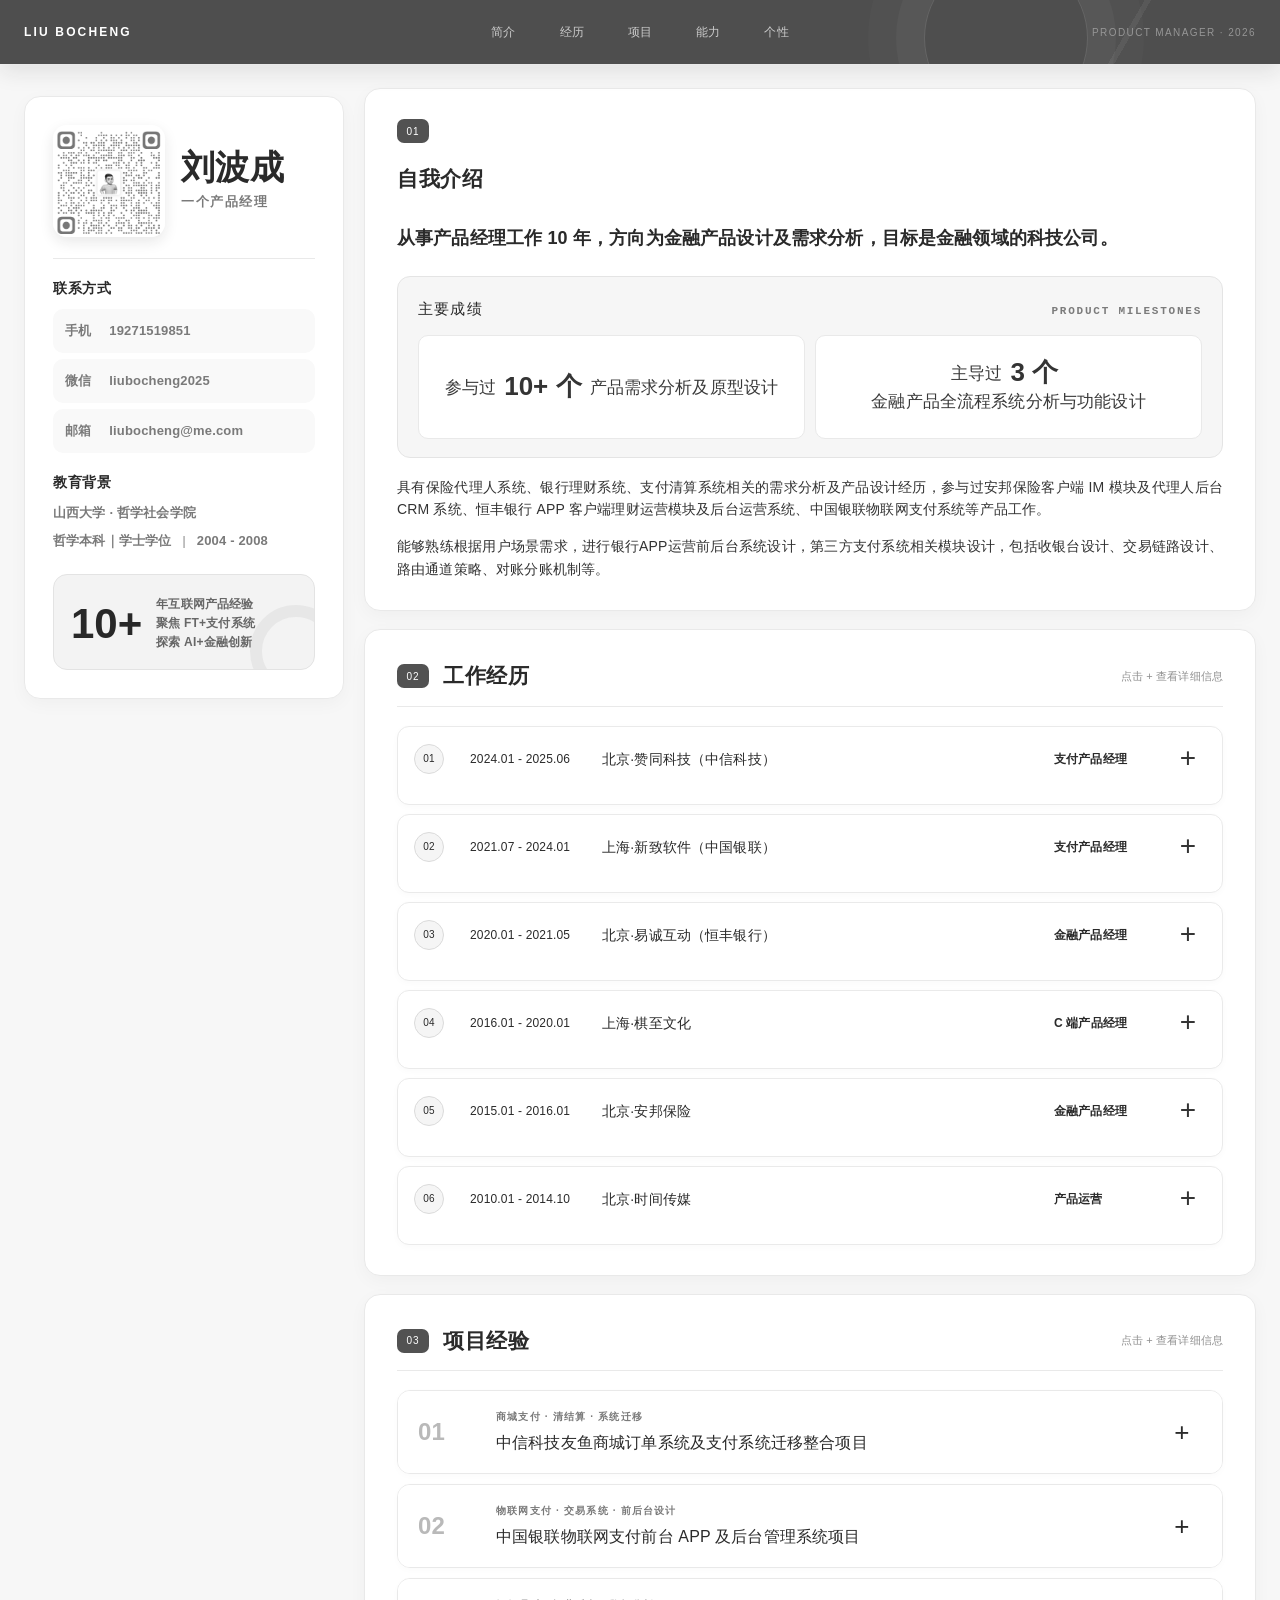
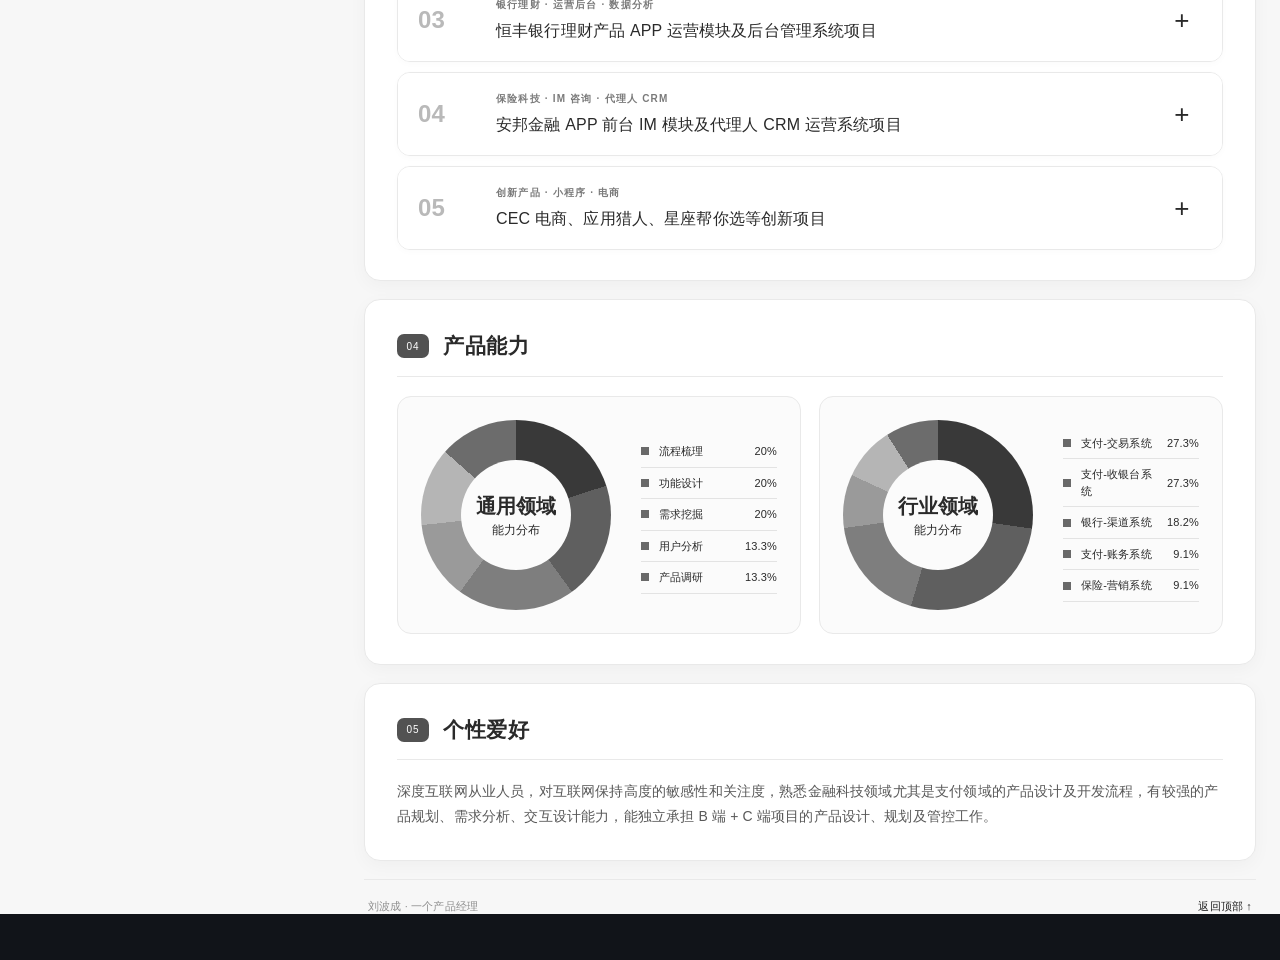
==== index.html @ 943274ab "Load expanded project dark mode fix" ====
<!DOCTYPE html><html lang="zh-CN"><head><meta charSet="utf-8"/><meta name="viewport" content="width=device-width, initial-scale=1"/><link rel="preload" as="image" href="/wechat-qr.png"/><link rel="stylesheet" href="/assets/index-Dv6sWs3b.css" data-rsc-css-href="/assets/index-Dv6sWs3b.css" data-precedence="vite-rsc/importer-resources"/><link rel="modulepreload" href="/assets/layout-segment-context-BXnmZ0x4.js" crossorigin=""/><link rel="modulepreload" href="/assets/rolldown-runtime-S-ySWqyJ.js" crossorigin=""/><link rel="modulepreload" href="/assets/index-B676aGop.js" crossorigin=""/><link rel="modulepreload" href="/assets/framework-DjPHiq1u.js" crossorigin=""/><link rel="modulepreload" href="/assets/page-BNHioulR.js" crossorigin=""/><title>刘波成｜金融科技产品经理</title><meta name="description" content="刘波成的产品经理个人简历，聚焦金融科技、支付与清结算系统。"/><meta property="og:title" content="刘波成｜金融科技产品经理"/><meta property="og:description" content="10 年产品经验，聚焦金融科技、支付与清结算系统。"/><meta property="og:image" content="/og-resume.png"/><meta name="twitter:card" content="summary_large_image"/><meta name="twitter:title" content="刘波成｜金融科技产品经理"/><meta name="twitter:description" content="10 年产品经验，聚焦金融科技、支付与清结算系统。"/><meta name="twitter:image" content="/og-resume.png"/><link rel="shortcut icon" href="/liubocheng-logo.jpg"/><link rel="icon" href="/liubocheng-logo.jpg"/><script>self.__VINEXT_RSC_PARAMS__={}</script><script>self.__VINEXT_RSC_NAV__={"pathname":"/","searchParams":[]}</script><link rel="modulepreload" href="/assets/index-B676aGop.js" />
<style id="agent-ui-inspired-theme">
:root{--agent-ink:#252a32;--agent-muted:#747b85;--agent-surface:#ffffff;--agent-canvas:#f6f7f9;--agent-subtle:#f1f3f5;--agent-line:#e7e9ed;--agent-accent:#59616b}
body{background:var(--agent-canvas)!important;color:var(--agent-ink)!important}
.scroll-progress{height:2px!important;background:#656c75!important}
.topbar{height:64px!important;background:#4a4e54!important;box-shadow:0 1px 0 rgba(255,255,255,.12),0 8px 22px rgba(24,28,34,.10)!important}
.topbar nav a{font-size:12px!important;border-bottom-width:1px!important}.topbar nav a:hover{background:rgba(255,255,255,.08)!important;border-color:#fff!important}
.resume-shell{width:min(1380px,calc(100% - 48px))!important;margin:24px auto 46px!important;gap:20px;background:transparent!important;box-shadow:none!important;align-items:start}
.sidebar{min-height:0!important;padding:28px!important;background:var(--agent-surface)!important;border:1px solid var(--agent-line)!important;border-radius:16px!important;box-shadow:0 5px 18px rgba(32,38,46,.035)!important}
.identity{gap:16px!important;padding-bottom:21px!important;border-bottom:1px solid var(--agent-line)!important}.identity img{border-radius:14px!important;box-shadow:0 5px 14px rgba(24,30,38,.10)}.identity h1{font-size:34px!important;letter-spacing:.01em!important}.identity p{font-size:13px!important;color:var(--agent-muted)!important}
.sidebar section{padding-top:20px!important}.sidebar h2{margin-bottom:10px!important;font-size:14px!important;letter-spacing:.04em!important}.sidebar button,.sidebar a{margin-top:6px!important;padding:10px 11px!important;border:1px solid transparent!important;border-radius:10px!important;background:#f8f9fa!important;transition:background .22s,border-color .22s,transform .22s!important}.sidebar button:hover,.sidebar a:hover{color:var(--agent-ink)!important;background:#fff!important;border-color:#d9dde2!important;transform:translateY(-1px)}.sidebar small{color:#818892!important}.school{font-size:17px!important}
.sidebar-note{margin-top:22px!important;padding:17px!important;border:1px solid #e0e3e7!important;border-left:1px solid #e0e3e7!important;border-radius:14px!important;background:#f1f3f5!important;box-shadow:none!important}.sidebar-note:after{right:-28px!important;bottom:-28px!important;border-width:12px!important;border-color:rgba(82,90,100,.08)!important}.sidebar-note span{font-size:42px!important}.sidebar-note p{color:#616871!important}
.content{display:flex!important;flex-direction:column!important;gap:18px!important;padding:0!important}.content>section{margin:0!important;padding:30px 32px!important;background:var(--agent-surface)!important;border:1px solid var(--agent-line)!important;border-radius:16px!important;box-shadow:0 5px 18px rgba(32,38,46,.035)!important}.content>section.intro-panel{grid-template-columns:165px minmax(0,1fr)!important;gap:28px!important}.section-label{margin-bottom:19px!important;padding-bottom:14px!important;border-bottom:1px solid var(--agent-line)!important}.intro-panel .section-label{border-bottom:0!important}.section-label span{width:32px!important;height:24px!important;border-radius:7px!important;background:#4d535b!important;font-size:10px!important}.section-label h2{font-size:21px!important;letter-spacing:.03em!important}.section-label>p{font-size:11px!important;color:#8a9098!important}
.lead{font-size:18px!important;font-weight:600!important}.intro-copy{font-size:14px!important;line-height:1.85!important}.achievement{margin:18px 0!important;padding:18px 20px!important;border:1px solid #e1e4e7!important;border-left:1px solid #e1e4e7!important;border-radius:13px!important;background:#f5f6f8!important}.achievement-heading{margin-bottom:12px!important}.achievement h3{font-size:15px!important}.achievement-metrics{gap:10px!important}.achievement-metrics p{padding:12px 14px!important;border:1px solid #e7e9ec!important;border-top:1px solid #e7e9ec!important;border-radius:10px!important;background:#fff!important}.achievement-metrics b{font-size:26px!important;color:#30353c!important}
.timeline:before{display:none!important}.job{margin-top:9px!important;padding:16px!important;grid-template-columns:42px 118px 190px 102px minmax(0,1fr)!important;border:1px solid #e8eaed!important;border-radius:12px!important;background:#fff!important;box-shadow:0 2px 7px rgba(32,38,46,.025)!important}.job:hover{background:#fafbfc!important;border-color:#d9dde2!important;transform:translateY(-2px)!important}.job-mark i{width:30px!important;height:30px!important;border-color:#d6dbe0!important;background:#f4f5f6!important}.job:hover .job-mark i{background:#4f565f!important;border-color:#4f565f!important}.job time,.job strong{font-size:12px!important}.job h3{font-size:14px!important}.job ul{font-size:12px!important;color:#535a63!important}
.project-stack{display:grid!important;gap:10px!important}.project-card,.project-card:last-child{border:1px solid #e7e9ed!important;border-radius:13px!important;overflow:hidden!important;box-shadow:0 2px 7px rgba(32,38,46,.02)!important}.project-card:hover{border-color:#d6dbe1!important}.project-trigger{padding:18px 20px!important;background:#fff!important}.project-trigger>span{font-size:24px!important;color:#b4bac2!important}.project-trigger p{color:#747b85!important}.project-trigger h3{font-size:16px!important}.project-card.active{margin:0!important;border-color:#d4d9df!important;box-shadow:0 8px 22px rgba(32,38,46,.07)!important}.project-card.active .project-trigger{color:var(--agent-ink)!important;background:#f7f8f9!important}.project-card.active .project-trigger>span,.project-card.active .project-trigger p{color:#4e5660!important}.project-card.active .project-body{padding:20px 24px!important;border-top:1px solid #e7e9ed!important;background:#fff!important}.project-body h4{color:#5d646d!important}.project-body p{font-size:13px!important;color:#59606a!important}.project-body li{border-color:#e7e9ed!important}.project-body a:hover{color:#30353c!important;text-decoration:underline;text-underline-offset:3px}
.chart-grid{gap:18px!important}.chart-grid article{padding:23px!important;border:1px solid #e7e9ed!important;border-radius:14px!important;background:#fafbfc!important}.chart-grid article:hover{border-color:#d5dbe0!important}.donut:before{background:#fafbfc!important}.general,.industry{background-image:conic-gradient(#343a42 0 20%,#58606a 20% 40%,#777f88 40% 60%,#959ba2 60% 73.3%,#b1b6bb 73.3% 86.6%,#656d76 86.6% 100%)!important}.industry{background-image:conic-gradient(#343a42 0 27.3%,#58606a 27.3% 54.6%,#777f88 54.6% 72.8%,#959ba2 72.8% 81.9%,#b1b6bb 81.9% 91%,#656d76 91% 100%)!important}.chart-grid li{border-color:#e0e3e6!important}.chart-grid li i{background:#626a73!important}.hobby>p{color:#535a63!important}.content footer{margin-top:0!important;padding:18px 4px 0!important;border-color:#e7e9ed!important}
@media(max-width:1100px){.job{grid-template-columns:42px 112px minmax(0,1fr) 92px!important}.job ul{grid-column:2/-1!important}}
@media(max-width:760px){.resume-shell{width:100%!important;margin:0!important;gap:0!important}.sidebar{border-width:0 0 1px!important;border-radius:0!important;box-shadow:none!important}.content{gap:0!important}.content>section{padding:26px 19px!important;border-width:0 0 1px!important;border-radius:0!important;box-shadow:none!important}.content>section.intro-panel{grid-template-columns:1fr!important}.job{grid-template-columns:38px 1fr!important;padding:14px!important}.chart-grid{gap:12px!important}.chart-grid article{padding:18px!important}.topbar{height:60px!important}}
@media(prefers-reduced-motion:reduce){*,*:before,*:after{scroll-behavior:auto!important;transition:none!important}}
</style><link rel="stylesheet" href="/assets/profile-layout-20260727.css?v=20260727-18"/><script src="/assets/experience-accordion-20260727.js?v=6" defer></script></head><body><main id="top"><div class="scroll-progress" style="width:0%"></div><header class="topbar"><a href="#top" class="topbrand">LIU BOCHENG</a><nav><a href="#profile">简介</a><a href="#experience">经历</a><a href="#projects">项目</a><a href="#skills">能力</a><a href="#hobby">个性</a></nav><span>PRODUCT MANAGER · 2026</span></header><div class="resume-shell"><aside class="sidebar"><div class="identity"><img src="/wechat-qr.png" alt="刘波成的微信二维码"/><div><h1>刘波成</h1><p>一个产品经理</p></div></div><section><h2>联系方式</h2><button>手机 <b>19271519851</b><small></small></button><button>微信 <b>liubocheng2025</b><small></small></button><button>邮箱 <b>liubocheng@me.com</b><small></small></button></section><section><h2>教育背景</h2><p class="school">山西大学 · 哲学社会学院</p><p>哲学本科｜学士学位 <span>|</span> 2004 - 2008</p><p class="school" style="display:none">复旦大学 · 未来信息创新学院</p><p style="display:none">人工智能｜工程管理硕士 <span>|</span> 2027 - 2029</p></section><section class="sidebar-note"><span>10+</span><p>年互联网产品经验<br/>聚焦 FT+支付系统<br/>探索 AI+金融创新</p></section></aside><div class="content"><section class="intro-panel" id="profile"><div class="section-label"><span>01</span><h2>自我介绍</h2></div><div class="intro-copy"><p class="lead">从事产品经理工作 10 年，方向为金融产品设计及需求分析，目标是金融领域的科技公司。</p><div class="achievement"><div class="achievement-heading"><h3>主要成绩</h3><span>PRODUCT MILESTONES</span></div><div class="achievement-metrics"><p style="text-align:center"><span>参与过</span><br/><b>10+ 个</b><br/><span>产品需求分析及原型设计</span></p><p style="text-align:center"><span>主导过</span><br/><b>3 个</b><br/><span>金融产品全流程系统分析与功能设计</span></p></div></div><p>具有保险代理人系统、银行理财系统、支付清算系统相关的需求分析及产品设计经历，参与过安邦保险客户端 IM 模块及代理人后台 CRM 系统、恒丰银行 APP 客户端理财运营模块及后台运营系统、中国银联物联网支付系统等产品工作。</p><p>能够熟练根据用户场景需求，进行银行APP运营前后台系统设计，第三方支付系统相关模块设计，包括收银台设计、交易链路设计、路由通道策略、对账分账机制等。</p></div></section><section class="experience-section" id="experience"><div class="section-label"><span>02</span><h2>工作经历</h2></div><div class="timeline"><article class="job"><div class="job-mark"><i>01</i></div><time>2024.01 - 2025.06</time><h3>北京·赞同科技（中信科技）</h3><strong>支付产品经理</strong><ul><li>1<!-- -->.<!-- -->负责中信科技友鱼商城订单系统及支付系统迁移优化工作；</li><li>2<!-- -->.<!-- -->负责信收付渠道及E管家清结算系统的数据映射、支付接口及分析工作；</li><li>3<!-- -->.<!-- -->设计支付前台、优化后台系统流程搭建，打造友鱼商城支付能力；</li><li>4<!-- -->.<!-- -->整合支付系统及积分对账系统，确保积分数据与支付资金的匹配对接。</li></ul></article><article class="job"><div class="job-mark"><i>02</i></div><time>2021.07 - 2024.01</time><h3>上海·新致软件（中国银联）</h3><strong>支付产品经理</strong><ul><li>1<!-- -->.<!-- -->负责中国银联物联网支付前后台系统设计工作；</li><li>2<!-- -->.<!-- -->负责支付中台及交易系统相关模块设计，包括支付对账分账模块优化、公务出差交易系统需求规划、功能设计、技术对接等工作；</li><li>3<!-- -->.<!-- -->输出统一支付能力产品方案，包括面向政府支付服务的 18+ 能力组件构成的“1+3”能力域 + “4 层服务链”。</li></ul></article><article class="job"><div class="job-mark"><i>03</i></div><time>2020.01 - 2021.05</time><h3>北京·易诚互动（恒丰银行）</h3><strong>金融产品经理</strong><ul><li>1<!-- -->.<!-- -->负责【恒丰银行】APP 前后台规划及设计工作；</li><li>2<!-- -->.<!-- -->负责需求规划、功能框架设计、技术对接工作等。</li></ul></article><article class="job"><div class="job-mark"><i>04</i></div><time>2016.01 - 2020.01</time><h3>上海·棋至文化</h3><strong>产品经理</strong><ul><li>1<!-- -->.<!-- -->主导【星座帮你选】小程序需求分析及项目规划工作；</li><li>2<!-- -->.<!-- -->输出 5 个产品需求及原型设计方案。</li></ul></article><article class="job"><div class="job-mark"><i>05</i></div><time>2015.01 - 2016.01</time><h3>北京·安邦保险</h3><strong>金融产品经理</strong><ul><li>1<!-- -->.<!-- -->参与设计安邦金融APP，负责需求分析，功能、流程及原型设计；</li><li>2<!-- -->.<!-- -->负责收集分析相关部门业务需求，沟通相关模块实现逻辑；</li><li>3<!-- -->.<!-- -->与运营部门同事合作，策划产品推广及落地执行方案。</li></ul></article><article class="job"><div class="job-mark"><i>06</i></div><time>2010.01 - 2014.10</time><h3>北京·时间传媒</h3><strong>产品运营</strong><ul><li>1<!-- -->.<!-- -->参与中国地产客户端（iOS+Android）设计，协同开发上线及迭代。</li><li>2<!-- -->.<!-- -->负责@中国地产 官方微博运营，及中国地产APP在微博的推广工作；实现 @中国地产 官方微博从数百提升至10万+、中国地产APP 下载量达到1万+ 的运营目标。</li></ul></article></div></section><section class="project-section" id="projects"><div class="section-label"><span>03</span><h2>项目经验</h2><p>点击项目查看详细说明与原型链接</p></div><div class="project-stack"><article class="project-card "><button class="project-trigger" aria-expanded="false"><span>01</span><div><p>商城支付 · 清结算 · 系统迁移</p><h3>中信科技友鱼商城订单系统及支付系统迁移整合项目</h3></div><i>+</i></button><div class="project-body"><div><h4>项目概述</h4><p>基于银行电商平台 E 管家管理科技商城的交易资金账户和登记簿，实现“管理资金、不碰资金”，规避“二清”合规风险；梳理信收付支付渠道、E 管家清结算系统之间的数据映射及支付接口，支持商城迁移后的收付退、分账、对账、结算等业务运行，并整合支付及积分对账系统。</p></div><div><h4>项目输出</h4><ul><li><a href="https://pvoqdlmyt25.feishu.cn/wiki/B0z0wai5YiTiOwk9m8wc3s5PnRf" target="_blank" rel="noreferrer">软件规格需求分析说明书<!-- --> <span>↗</span></a><small>密码：24@8991f</small></li><li><a href="https://pvoqdlmyt25.feishu.cn/docx/N8AbdDe14oKgM7xjwQych4Uenqd" target="_blank" rel="noreferrer">统一对账中心流程方案<!-- --> <span>↗</span></a><small>密码：492t3#89</small></li></ul></div></div></article><article class="project-card "><button class="project-trigger" aria-expanded="false"><span>02</span><div><p>物联网支付 · 交易系统 · 前后台设计</p><h3>中国银联物联网支付前台 APP 及后台管理系统项目</h3></div><i>+</i></button><div class="project-body"><div><h4>项目概述</h4><p>负责中国银联物联网支付平台及相关 APP 应用前后台功能，包括掌静脉刷手付、物联网标签安全支付、加油闪付及管理后台；覆盖收银台设计、交易链路、路由通道策略、对账分账机制，完成调研、流程、接口、技术对接、跟进、测试上线与迭代优化。</p></div><div><h4>项目输出</h4><ul><li><a href="https://orgnext.modao.cc/app/8672d993f9a3b7564aaf6c75e4497cf753ae1552" target="_blank" rel="noreferrer">物联网支付小程序原型<!-- --> <span>↗</span></a></li><li><a href="https://orgnext.modao.cc/app/X1YG2Xmrr561oorhbkKa5" target="_blank" rel="noreferrer">掌静脉刷手付小程序原型<!-- --> <span>↗</span></a></li><li><a href="https://orgnext.modao.cc/app/uhv4lSgrelbrkOccTvcQv" target="_blank" rel="noreferrer">5G 消息付小程序原型<!-- --> <span>↗</span></a><small>密码：yinlian</small></li><li><a href="https://u.pmdaniu.com/wmp58" target="_blank" rel="noreferrer">物联网支付管理平台原型<!-- --> <span>↗</span></a></li><li><a href="https://kdocs.cn/l/ca0PACWRaw88" target="_blank" rel="noreferrer">统一支付产品方案<!-- --> <span>↗</span></a></li></ul></div></div></article><article class="project-card "><button class="project-trigger" aria-expanded="false"><span>03</span><div><p>银行理财 · 运营后台 · 数据分析</p><h3>恒丰银行理财产品 APP 运营模块及后台管理系统项目</h3></div><i>+</i></button><div class="project-body"><div><h4>项目概述</h4><p>面向银行储蓄及理财产品用户，提供理财产品申请及销售、营销活动推广、理财资讯、用户教育与业务咨询。基于运营后台对用户及产品进行数据分析，融合业务和销售数据，与知识库进行业务行为及合规字段匹配。</p></div><div><h4>项目输出</h4><ul><li><a href="https://modao.cc/app/79634427d744c2dacc1e50092851e88dce836e9d?simulator_type=device&amp;sticky=#screen=skhpwbv7t348m6o" target="_blank" rel="noreferrer">恒丰银行 APP 理财客户端 2.0<!-- --> <span>↗</span></a></li><li><a href="https://u.pmdaniu.com/O7EOG" target="_blank" rel="noreferrer">理财 APP 后台管理系统<!-- --> <span>↗</span></a></li></ul></div></div></article><article class="project-card "><button class="project-trigger" aria-expanded="false"><span>04</span><div><p>保险科技 · IM 咨询 · 代理人 CRM</p><h3>安邦金融 APP 前台 IM 模块及代理人 CRM 运营系统项目</h3></div><i>+</i></button><div class="project-body"><div><h4>项目概述</h4><p>服务保险代理人、经纪人与客户进行业务咨询和产品销售，并支持日常合规管理。功能包括客户匹配、产品推荐、IM 人工及自动咨询、历史记录、购买记录、支付路由、报表及前后端数据对接、违规工单等模块。</p></div><div><h4>项目输出</h4><ul><li><a href="https://s.r.sn.cn/YawmaY" target="_blank" rel="noreferrer">i 邦理财 APP 客户端<!-- --> <span>↗</span></a></li></ul></div></div></article><article class="project-card "><button class="project-trigger" aria-expanded="false"><span>05</span><div><p>创新产品 · 小程序 · 电商</p><h3>CEC 电商、应用猎人、星座帮你选等创新项目</h3></div><i>+</i></button><div class="project-body"><div><h4>项目概述</h4><p>服务合作项目方完成互联网产品方案设计与上线落地；主导【星座帮你选】小程序需求分析及项目规划，完成应用返现、星座配对、众筹、社群电商、小说推广后台等 5 个项目原型方案。</p></div><div><h4>项目输出</h4><ul><li><a href="https://free.modao.cc/app/FogoNEwxclNFCImOuuqP3b8BLJb2E1G?simulator_type=device&amp;sticky" target="_blank" rel="noreferrer">应用猎人<!-- --> <span>↗</span></a></li><li><a href="https://free.modao.cc/app/2IVyyy3eeSIKjspsrd5eDVLVEKOmCCj?simulator_type=device&amp;sticky" target="_blank" rel="noreferrer">星座帮你选<!-- --> <span>↗</span></a></li><li><a href="https://free.modao.cc/app/06883e80eea0537f306c77ca92baaa7fb13bbcd7?simulator_type=device&amp;sticky" target="_blank" rel="noreferrer">众筹项目前台<!-- --> <span>↗</span></a></li><li><a href="https://free.modao.cc/app/XXy8D5JPMcAsJaD9pvhqIfmrEazRSb6?simulator_type=device&amp;sticky" target="_blank" rel="noreferrer">众筹项目后台<!-- --> <span>↗</span></a></li><li><a href="https://free.modao.cc/app/6d7e82b7c35ca62387df8e19887b7ba17d8c0a08?simulator_type=device&amp;sticky" target="_blank" rel="noreferrer">CEC 电商<!-- --> <span>↗</span></a></li></ul></div></div></article></div></section><section class="skills-section" id="skills"><div class="section-label"><span>04</span><h2>产品能力</h2></div><div class="chart-grid"><article><div class="donut general"><div><b>通用领域</b><span>能力分布</span></div></div><ul><li><i class="c1"></i>流程梳理 <b>20%</b></li><li><i class="c2"></i>功能设计 <b>20%</b></li><li><i class="c3"></i>需求挖掘 <b>20%</b></li><li><i class="c4"></i>用户分析 <b>13.3%</b></li><li><i class="c5"></i>产品调研 <b>13.3%</b></li></ul></article><article><div class="donut industry"><div><b>行业领域</b><span>能力分布</span></div></div><ul><li><i class="d1"></i>支付-交易系统 <b>27.3%</b></li><li><i class="d2"></i>支付-收银台系统 <b>27.3%</b></li><li><i class="d3"></i>银行-渠道系统 <b>18.2%</b></li><li><i class="d4"></i>支付-账务系统 <b>9.1%</b></li><li><i class="d5"></i>保险-营销系统 <b>9.1%</b></li></ul></article></div></section><section class="hobby" id="hobby"><div class="section-label"><span>05</span><h2>个性爱好</h2></div><p>深度互联网从业人员，对互联网保持高度的敏感性和关注度，熟悉金融科技领域尤其是支付领域的产品设计及开发流程，有较强的产品规划、需求分析、交互设计能力，能独立承担 B 端 + C 端项目的产品设计、规划及管控工作。</p></section><footer><span>刘波成 · 一个产品经理</span><a href="#top">返回顶部 ↑</a></footer></div></div></main><script id="_R_">import("/assets/index-B676aGop.js")</script></body></html><script>self.__VINEXT_RSC_CHUNKS__=self.__VINEXT_RSC_CHUNKS__||[];self.__VINEXT_RSC_CHUNKS__.push("2:I[\"8c0f216c4604\",[],\"Children\",1]\n3:I[\"15c18cfaeeff\",[],\"LayoutSegmentProvider\",1]\n4:I[\"8c0f216c4604\",[],\"Slot\",1]\n5:I[\"593f344dc510\",[],\"RedirectBoundary\",1]\n:HL[\"/assets/index-Dv6sWs3b.css\",\"style\"]\n")</script><script>self.__VINEXT_RSC_CHUNKS__=self.__VINEXT_RSC_CHUNKS__||[];self.__VINEXT_RSC_CHUNKS__.push("0:{\"__route\":\"route:/\",\"__interceptionContext\":null,\"__layoutIds\":[\"layout:/\"],\"__rootLayout\":\"/\",\"page:/\":\"$L1\",\"layout:/\":[[[[\"$\",\"link\",\"css:/assets/index-Dv6sWs3b.css\",{\"rel\":\"stylesheet\",\"precedence\":\"vite-rsc/importer-resources\",\"href\":\"/assets/index-Dv6sWs3b.css\",\"data-rsc-css-href\":\"/assets/index-Dv6sWs3b.css\"}],\"$undefined\"],[\"$\",\"html\",null,{\"lang\":\"zh-CN\",\"children\":[\"$\",\"body\",null,{\"children\":[\"$\",\"$L2\",null,{}]}]}]],null],\"route:/\":[[[\"$\",\"meta\",null,{\"charSet\":\"utf-8\"}],[[\"$\",\"title\",\"0\",{\"children\":\"刘波成｜金融科技产品经理\"}],[\"$\",\"meta\",\"1\",{\"name\":\"description\",\"content\":\"刘波成的产品经理个人简历，聚焦金融科技、支付与清结算系统。\"}],[\"$\",\"meta\",\"2\",{\"property\":\"og:title\",\"content\":\"刘波成｜金融科技产品经理\"}],[\"$\",\"meta\",\"3\",{\"property\":\"og:description\",\"content\":\"10 年产品经验，聚焦金融科技、支付与清结算系统。\"}],[\"$\",\"meta\",\"4\",{\"property\":\"og:image\",\"content\":\"/og-resume.png\"}],[\"$\",\"meta\",\"5\",{\"name\":\"twitter:card\",\"content\":\"summary_large_image\"}],[\"$\",\"meta\",\"6\",{\"name\":\"twitter:title\",\"content\":\"刘波成｜金融科技产品经理\"}],[\"$\",\"meta\",\"7\",{\"name\":\"twitter:description\",\"content\":\"10 年产品经验，聚焦金融科技、支付与清结算系统。\"}],[\"$\",\"meta\",\"8\",{\"name\":\"twitter:image\",\"content\":\"/og-resume.png\"}],[\"$\",\"link\",\"9\",{\"rel\":\"shortcut icon\",\"href\":\"/liubocheng-logo.jpg\"}],[\"$\",\"link\",\"10\",{\"rel\":\"icon\",\"href\":\"/liubocheng-logo.jpg\"}]],[[\"$\",\"meta\",\"0\",{\"name\":\"viewport\",\"content\":\"width=device-width, initial-scale=1\"}]]],[\"$\",\"$L3\",null,{\"segmentMap\":{\"children\":[]},\"children\":[\"$\",\"$L4\",null,{\"id\":\"layout:/\",\"parallelSlots\":\"$undefined\",\"children\":[\"$\",\"$L5\",null,{\"children\":[\"$\",\"$L3\",null,{\"segmentMap\":{\"children\":[]},\"children\":[\"$\",\"$L4\",null,{\"id\":\"page:/\"}]}]}]}]}]],\"__layoutFlags\":{\"layout:/\":\"s\"},\"__artifactCompatibility\":{\"schemaVersion\":1,\"graphVersion\":\"app-route-graph:4uhn5s1wvoptc\",\"deploymentVersion\":\"89f5f405-eae7-41c5-ab47-81a8e3b90beb\",\"appElementsSchemaVersion\":1,\"rscPayloadSchemaVersion\":1,\"rootBoundaryId\":\"/\",\"renderEpoch\":null}}\n")</script><script>self.__VINEXT_RSC_CHUNKS__=self.__VINEXT_RSC_CHUNKS__||[];self.__VINEXT_RSC_CHUNKS__.push("6:I[\"6efdf509a785\",[],\"default\",1]\n1:[\"$\",\"$L6\",null,{\"params\":\"$@7\",\"searchParams\":\"$@8\"}]\n")</script><script>self.__VINEXT_RSC_CHUNKS__=self.__VINEXT_RSC_CHUNKS__||[];self.__VINEXT_RSC_CHUNKS__.push("7:{}\n8:{}\n")</script><script>self.__VINEXT_RSC_DONE__=true</script>
---- assets/index-Dv6sWs3b.css ----
/*! tailwindcss v4.2.1 | MIT License | https://tailwindcss.com */
@layer theme{:root,:host{--font-sans:ui-sans-serif, system-ui, sans-serif, "Apple Color Emoji", "Segoe UI Emoji", "Segoe UI Symbol", "Noto Color Emoji";--font-mono:ui-monospace, SFMono-Regular, Menlo, Monaco, Consolas, "Liberation Mono", "Courier New", monospace;--spacing:.25rem;--default-font-family:var(--font-sans);--default-mono-font-family:var(--font-mono)}}@layer base{*,:after,:before,::backdrop{box-sizing:border-box;border:0 solid;margin:0;padding:0}::file-selector-button{box-sizing:border-box;border:0 solid;margin:0;padding:0}html,:host{-webkit-text-size-adjust:100%;tab-size:4;line-height:1.5;font-family:var(--default-font-family,ui-sans-serif, system-ui, sans-serif, "Apple Color Emoji", "Segoe UI Emoji", "Segoe UI Symbol", "Noto Color Emoji");font-feature-settings:var(--default-font-feature-settings,normal);font-variation-settings:var(--default-font-variation-settings,normal);-webkit-tap-highlight-color:transparent}hr{height:0;color:inherit;border-top-width:1px}abbr:where([title]){-webkit-text-decoration:underline dotted;text-decoration:underline dotted}h1,h2,h3,h4,h5,h6{font-size:inherit;font-weight:inherit}a{color:inherit;-webkit-text-decoration:inherit;-webkit-text-decoration:inherit;-webkit-text-decoration:inherit;-webkit-text-decoration:inherit;text-decoration:inherit}b,strong{font-weight:bolder}code,kbd,samp,pre{font-family:var(--default-mono-font-family,ui-monospace, SFMono-Regular, Menlo, Monaco, Consolas, "Liberation Mono", "Courier New", monospace);font-feature-settings:var(--default-mono-font-feature-settings,normal);font-variation-settings:var(--default-mono-font-variation-settings,normal);font-size:1em}small{font-size:80%}sub,sup{vertical-align:baseline;font-size:75%;line-height:0;position:relative}sub{bottom:-.25em}sup{top:-.5em}table{text-indent:0;border-color:inherit;border-collapse:collapse}:-moz-focusring{outline:auto}progress{vertical-align:baseline}summary{display:list-item}ol,ul,menu{list-style:none}img,svg,video,canvas,audio,iframe,embed,object{vertical-align:middle;display:block}img,video{max-width:100%;height:auto}button,input,select,optgroup,textarea{font:inherit;font-feature-settings:inherit;font-variation-settings:inherit;letter-spacing:inherit;color:inherit;opacity:1;background-color:#0000;border-radius:0}::file-selector-button{font:inherit;font-feature-settings:inherit;font-variation-settings:inherit;letter-spacing:inherit;color:inherit;opacity:1;background-color:#0000;border-radius:0}:where(select:is([multiple],[size])) optgroup{font-weight:bolder}:where(select:is([multiple],[size])) optgroup option{padding-inline-start:20px}::file-selector-button{margin-inline-end:4px}::placeholder{opacity:1}@supports (not ((-webkit-appearance:-apple-pay-button))) or (contain-intrinsic-size:1px){::placeholder{color:currentColor}@supports (color:color-mix(in lab, red, red)){::placeholder{color:color-mix(in oklab, currentcolor 50%, transparent)}}}textarea{resize:vertical}::-webkit-search-decoration{-webkit-appearance:none}::-webkit-date-and-time-value{min-height:1lh;text-align:inherit}::-webkit-datetime-edit{display:inline-flex}::-webkit-datetime-edit-fields-wrapper{padding:0}::-webkit-datetime-edit{padding-block:0}::-webkit-datetime-edit-year-field{padding-block:0}::-webkit-datetime-edit-month-field{padding-block:0}::-webkit-datetime-edit-day-field{padding-block:0}::-webkit-datetime-edit-hour-field{padding-block:0}::-webkit-datetime-edit-minute-field{padding-block:0}::-webkit-datetime-edit-second-field{padding-block:0}::-webkit-datetime-edit-millisecond-field{padding-block:0}::-webkit-datetime-edit-meridiem-field{padding-block:0}::-webkit-calendar-picker-indicator{line-height:1}:-moz-ui-invalid{box-shadow:none}button,input:where([type=button],[type=reset],[type=submit]){appearance:button}::file-selector-button{appearance:button}::-webkit-inner-spin-button{height:auto}::-webkit-outer-spin-button{height:auto}[hidden]:where(:not([hidden=until-found])){display:none!important}}@layer components;@layer utilities{.relative{position:relative}.start{inset-inline-start:var(--spacing)}.inline{display:inline}.table{display:table}}:root{--ink:#202124;--muted:#62666b;--paper:#fff;--soft:#f1f2f3;--line:#dfe1e4;--blue:#32669f;--cyan:#50ced8;--teal:#18a8ad}*{box-sizing:border-box}html{scroll-behavior:smooth;scroll-padding-top:88px}body{color:var(--ink);letter-spacing:.01em;background:#e9eaec;margin:0;font-family:Arial,PingFang SC,Microsoft YaHei,sans-serif}.scroll-progress{z-index:20;background:linear-gradient(90deg,var(--blue),var(--cyan));height:3px;transition:width .1s linear;position:fixed;top:0;left:0}.topbar{z-index:15;color:#fff;-webkit-backdrop-filter:blur(14px);backdrop-filter:blur(14px);background:#202124f5;grid-template-columns:1fr auto 1fr;align-items:center;height:68px;padding:0 max(24px,50vw - 710px);display:grid;position:sticky;top:0;box-shadow:0 8px 26px #00000014}.topbrand{color:#fff;letter-spacing:.18em;font-size:12px;font-weight:800;text-decoration:none}.topbar nav{height:100%;display:flex}.topbar nav a{color:#c9cbce;border-bottom:2px solid #0000;place-items:center;padding:0 22px;font-size:13px;text-decoration:none;transition:all .25s;display:grid}.topbar nav a:hover{color:#fff;border-color:var(--cyan);background:#ffffff0d}.topbar>span{text-align:right;color:#92969b;letter-spacing:.14em;font-size:10px}.resume-shell{background:var(--paper);grid-template-columns:320px minmax(0,1fr);width:min(1420px,100% - 48px);margin:28px auto 48px;display:grid;box-shadow:0 18px 60px #14191e1f}.sidebar{border-right:1px solid var(--line);background:#f6f6f6;align-self:start;min-height:calc(100vh - 124px);padding:34px 30px;position:sticky;top:96px}.identity{border-bottom:10px solid #e9eaeb;grid-template-columns:112px 1fr;align-items:center;gap:20px;padding-bottom:27px;display:grid}.identity img{object-fit:contain;filter:none;width:112px;height:112px;transition:all .3s}.identity:hover img{filter:grayscale(0);transform:translateY(-2px)}.identity h1{letter-spacing:.02em;margin:0 0 8px;font-size:38px;font-weight:900;line-height:1}.identity p{color:#444;letter-spacing:.12em;margin:0;font-size:16px;font-weight:700}.sidebar section{padding-top:23px}.sidebar h2,.section-label h2{letter-spacing:.06em;margin:0 0 14px;font-size:22px;font-weight:900}.sidebar button,.sidebar a{width:100%;color:var(--ink);font:inherit;text-align:left;cursor:pointer;background:0 0;border:0;grid-template-columns:44px 1fr auto;align-items:center;gap:8px;padding:8px 0;text-decoration:none;display:grid;position:relative}.sidebar button:hover,.sidebar a:hover{color:var(--blue)}.sidebar b{text-underline-offset:3px;font-weight:500;text-decoration:underline}.sidebar small{color:var(--blue);white-space:nowrap;font-size:10px}.school{color:var(--ink)!important;font-size:20px!important}.sidebar section>p{color:var(--muted);margin:5px 0;font-size:15px}.sidebar section>p span{color:#b4b6b8;margin:0 7px}.sidebar-note{color:#fff;background:#202124;align-items:center;gap:14px;margin-top:28px;display:flex;padding:20px!important}.sidebar-note span{font-size:47px;font-weight:900;line-height:.85}.sidebar-note p{line-height:1.6;color:#cfd1d2!important;margin:0!important;font-size:12px!important}.content{min-width:0;padding:42px 42px 20px}.content section{scroll-margin-top:88px}.section-label{border-bottom:10px solid var(--soft);align-items:center;gap:14px;margin-bottom:26px;padding:0 0 12px;display:flex}.section-label span{background:var(--ink);color:#fff;letter-spacing:.1em;place-items:center;width:34px;height:24px;font-size:10px;display:grid}.section-label h2{margin:0}.section-label>p{color:#888;margin-left:auto;font-size:11px}.intro-panel{grid-template-columns:180px 1fr;gap:30px;display:grid}.intro-panel .section-label{border:0;display:block}.intro-panel .section-label span{margin-bottom:16px}.intro-copy{font-size:15px;line-height:1.75}.intro-copy p{margin:0 0 14px}.lead{font-size:19px;font-weight:600;line-height:1.65!important}.achievement{background:var(--soft);border-left:4px solid var(--ink);margin:20px 0;padding:17px 22px}.achievement h3{margin:0 0 8px;font-size:17px}.achievement ul{gap:50px;margin:0;padding-left:20px;display:flex}.achievement b{font-size:20px}.experience-section,.project-section,.skills-section,.hobby{margin-top:52px}.timeline{position:relative}.timeline:before{content:"";background:#c8cbce;width:1px;position:absolute;top:16px;bottom:16px;left:17px}.job{border-bottom:1px solid var(--line);grid-template-columns:46px 128px 210px 112px 1fr;align-items:start;gap:14px;padding:20px 0;transition:all .25s;display:grid;position:relative}.job:hover{background:#f7f8f8;transform:translate(4px)}.job-mark{z-index:1;padding-top:1px;position:relative}.job-mark i{background:#fff;border:1px solid #aeb2b5;border-radius:50%;place-items:center;width:35px;height:35px;font-size:10px;font-style:normal;transition:all .25s;display:grid}.job:hover .job-mark i{background:var(--blue);border-color:var(--blue);color:#fff}.job time,.job strong{padding-top:7px;font-size:13px}.job h3{margin:6px 0 0;font-size:15px}.job strong{font-weight:600}.job ul{color:#34373a;margin:0;padding-left:18px;font-size:13px;line-height:1.65}.project-card{border:1px solid var(--line);border-bottom:0;transition:all .3s}.project-card:last-child{border-bottom:1px solid var(--line)}.project-card:hover{border-color:#aab0b5}.project-trigger{text-align:left;cursor:pointer;background:#fff;border:0;grid-template-columns:60px 1fr 40px;align-items:center;gap:18px;width:100%;padding:22px;display:grid}.project-trigger>span{color:#c8cbce;font-size:28px;font-weight:900}.project-trigger p{color:var(--blue);letter-spacing:.12em;margin:0 0 7px;font-size:10px;font-weight:700}.project-trigger h3{margin:0;font-size:18px}.project-trigger>i{text-align:center;font-size:26px;font-style:normal;font-weight:300}.project-card.active{border:1px solid var(--ink);margin:10px 0;box-shadow:0 12px 30px #20212414}.project-card.active .project-trigger{background:var(--ink);color:#fff}.project-card.active .project-trigger>span,.project-card.active .project-trigger p{color:var(--cyan)}.project-body{grid-template-rows:0fr;transition:grid-template-rows .42s;display:grid}.project-body>div{overflow:hidden}.project-card.active .project-body{grid-template-rows:1fr;padding:24px 28px}.project-body>div>div{overflow:hidden}.project-body h4{letter-spacing:.13em;margin:2px 0 10px;font-size:12px}.project-body p{color:#50545a;margin:0 0 18px;font-size:14px;line-height:1.8}.project-body ul{grid-template-columns:repeat(2,minmax(0,1fr));gap:8px 30px;margin:0;padding:0;list-style:none;display:grid}.project-body li{border-top:1px solid var(--line);justify-content:space-between;gap:8px;padding:9px 0;font-size:12px;display:flex}.project-body a{color:var(--ink);text-decoration:none}.project-body a:hover{color:var(--blue)}.project-body small{color:#9b4b4b}.chart-grid{grid-template-columns:repeat(2,1fr);gap:26px;display:grid}.chart-grid article{background:#f5f6f6;grid-template-columns:220px 1fr;align-items:center;padding:28px;display:grid}.donut{border-radius:50%;width:190px;height:190px;padding:40px;transition:transform .4s,filter .4s}.donut:before{content:"";background:#f5f6f6;border-radius:50%;width:100%;height:100%;display:block}.general{background:conic-gradient(#2e3a75 0 20%,#315f9d 20% 40%,#3597bd 40% 60%,#1aa8ad 60% 73.3%,#55d0da 73.3% 86.6%,#258bb7 86.6%)}.industry{background:conic-gradient(#315f9d 0 27.3%,#3597bd 27.3% 54.6%,#3ab2cf 54.6% 72.8%,#55d0da 72.8% 81.9%,#1aa8ad 81.9% 91%,#2679a9 91%)}.donut{position:relative}.donut>div{text-align:center;place-content:center;display:grid;position:absolute;inset:0}.donut b{font-size:20px}.donut span{font-size:12px}.chart-grid ul{margin:0;padding:0;list-style:none}.chart-grid li{border-bottom:1px solid #ddd;grid-template-columns:10px 1fr auto;align-items:center;gap:8px;padding:7px 0;font-size:11px;display:grid}.chart-grid li i{width:8px;height:8px}.chart-grid li b{font-weight:500}.c1,.d1{background:#315f9d}.c2,.d2{background:#3597bd}.c3,.d3{background:#3ab2cf}.c4,.d4{background:#1aa8ad}.c5,.d5{background:#55d0da}.hobby{padding-bottom:30px}.hobby>p{margin:0;font-size:14px;line-height:1.8}footer{border-top:1px solid var(--line);color:#8b8e91;justify-content:space-between;margin-top:20px;padding:20px 0 0;font-size:11px;display:flex}footer a{color:var(--ink);text-decoration:none}@media (width<=1100px){.resume-shell{grid-template-columns:270px}.sidebar{padding:28px 22px}.identity{grid-template-columns:84px 1fr}.identity img{width:84px;height:84px}.identity h1{font-size:30px}.job{grid-template-columns:46px 118px 1fr 100px}.job ul{grid-column:2/-1}.chart-grid article{grid-template-columns:1fr;gap:20px}.donut{margin:auto}}@media (width<=760px){.topbar{grid-template-columns:1fr auto;padding:0 18px}.topbar>span{display:none}.topbar nav a{padding:0 9px;font-size:11px}.resume-shell{width:100%;margin:0;display:block}.sidebar{min-height:0;position:relative;top:auto}.identity{grid-template-columns:96px 1fr}.content{padding:28px 19px}.intro-panel{grid-template-columns:1fr}.achievement ul{display:block}.job{grid-template-columns:40px 1fr}.job time,.job h3,.job strong,.job ul{grid-column:2}.project-trigger{grid-template-columns:44px 1fr 28px;padding:17px 13px}.project-body ul,.chart-grid,.chart-grid article{grid-template-columns:1fr}.section-label>p{display:none}}.donut{background-color:#315f9d;padding:0;transition:transform .4s;position:relative}.chart-grid article:hover .donut{filter:none;transform:rotate(5deg)scale(1.04)}.donut:before{z-index:1;pointer-events:none;background:#f5f6f6;width:auto;height:auto;position:absolute;inset:40px}.general{background-image:conic-gradient(#2e3a75 0 20%,#315f9d 20% 40%,#3597bd 40% 60%,#1aa8ad 60% 73.3%,#55d0da 73.3% 86.6%,#258bb7 86.6% 100%)}.industry{background-image:conic-gradient(#315f9d 0 27.3%,#3597bd 27.3% 54.6%,#3ab2cf 54.6% 72.8%,#55d0da 72.8% 81.9%,#1aa8ad 81.9% 91%,#2679a9 91% 100%)}.donut>div{z-index:2;pointer-events:none}.achievement{border-left:5px solid var(--blue);background:linear-gradient(118deg,#eaf2f7,#f8fafb 58%,#edf7f7);padding:22px 25px;position:relative;overflow:hidden;box-shadow:inset 0 0 0 1px #32669f1f}.achievement:after{content:"";pointer-events:none;border:28px solid #50ced82b;border-radius:50%;width:170px;height:170px;position:absolute;bottom:-62px;right:-42px}.achievement-heading{z-index:1;justify-content:space-between;align-items:baseline;gap:16px;margin-bottom:16px;display:flex;position:relative}.achievement h3{color:#243749;letter-spacing:.08em;margin:0;font-size:17px}.achievement-heading span{color:#5a86aa;letter-spacing:.16em;font-family:ui-monospace,SFMono-Regular,Menlo,monospace;font-size:9px;font-weight:700}.achievement-metrics{z-index:1;grid-template-columns:repeat(2,minmax(0,1fr));gap:12px;display:grid;position:relative}.achievement-metrics p{background:#ffffffb8;border-top:2px solid #32669f40;flex-wrap:wrap;align-items:baseline;gap:0;margin:0;padding:14px 16px;font-size:13px;line-height:1.55;display:flex;box-shadow:0 6px 14px #2021240f}.achievement-metrics b{color:var(--blue);letter-spacing:-.04em;margin:0 5px;font-family:Georgia,Times New Roman,serif;font-size:29px;font-weight:700;line-height:1;display:inline-block;transform:translateY(2px)}@media (width<=760px){.achievement{padding:19px}.achievement-heading span{display:none}.achievement-metrics{grid-template-columns:1fr}.achievement-metrics p{padding:13px 14px}.achievement-metrics b{font-size:27px}}.achievement{background:#f1f2f3;border-left-color:#aeb2b5;box-shadow:inset 0 0 0 1px #e3e5e7}.achievement:after{display:none}.achievement h3{color:#25282b}.achievement-heading span{color:#757a80}.achievement-metrics p{color:#363a3e;box-shadow:none;background:#f8f9f9;border-top-color:#d6d9db;border-left:0}.achievement-metrics b{color:#25282b;text-shadow:none}body{filter:grayscale()}.topbar{isolation:isolate;position:sticky;overflow:hidden;background:#4e5155!important}.topbar:before{content:"";z-index:0;pointer-events:none;border:1px solid #ffffff21;border-radius:50%;width:164px;height:164px;position:absolute;top:-44px;right:15%;box-shadow:0 0 0 28px #ffffff09,0 0 0 56px #ffffff05}.topbar:after{content:"";z-index:0;pointer-events:none;background:linear-gradient(120deg,#0000 0 46%,#ffffff0f 46% 48%,#0000 48% 100%);width:22%;height:100%;position:absolute;top:0;right:0}.topbar>*{z-index:1;position:relative}.sidebar-note{border-left:4px solid #aeb2b5;position:relative;overflow:hidden;box-shadow:inset 0 0 0 1px #e1e3e5;color:#25282b!important;background:#f1f2f3!important}.sidebar-note:after{content:"";pointer-events:none;border:14px solid #32669f1a;border-radius:50%;width:92px;height:92px;position:absolute;bottom:-26px;right:-26px}.sidebar-note span{z-index:1;color:#25282b;font-family:Georgia,Times New Roman,serif;font-size:45px;position:relative}.sidebar-note p{z-index:1;font-weight:600;position:relative;color:#565b60!important;font-size:12px!important}.project-body{max-height:0;transition:max-height .5s,padding .35s;display:block;overflow:hidden}.project-card.active .project-body{max-height:1000px;padding:24px 28px}
---- assets/profile-layout-20260727.css ----
/* Profile layout refinement approved on 2026-07-27. */

.sidebar-note > span {
  font-family: inherit;
  letter-spacing: 0;
}

.resume-shell > .sidebar > section:not(.sidebar-note) h2 {
  color: var(--agent-ink, #252a32);
  font-size: 14px;
  font-weight: 800;
  line-height: 1.4;
  letter-spacing: 0.04em;
}

.resume-shell > .sidebar > section:not(.sidebar-note) button,
.resume-shell > .sidebar > section:not(.sidebar-note) p {
  color: var(--agent-muted, #747b85) !important;
  font-family: inherit;
  font-size: 13px !important;
  font-weight: 600;
  line-height: 1.7;
}

.resume-shell > .sidebar > section:not(.sidebar-note) button {
  display: flex;
  align-items: baseline;
  gap: 18px;
}

.resume-shell > .sidebar > section:not(.sidebar-note) button b {
  color: var(--agent-muted, #747b85) !important;
  border-bottom: 0 !important;
  font-family: inherit;
  font-size: 13px;
  font-weight: 600;
  text-decoration: none !important;
}

.resume-shell > .sidebar > section:not(.sidebar-note) .school {
  color: var(--agent-muted, #747b85) !important;
  font-size: 13px !important;
  font-weight: 600;
}

.intro-panel {
  display: block;
}

.intro-panel .section-label {
  display: block;
  margin-bottom: 30px;
  padding: 0;
  border: 0;
}

.intro-panel .section-label span {
  width: 64px;
  height: 48px;
  margin-bottom: 24px;
  border-radius: 14px;
  font-size: 16px;
}

.intro-panel .section-label h2 {
  margin: 0;
  font-size: clamp(36px, 4vw, 56px);
  line-height: 1.15;
  letter-spacing: 0.04em;
}

.intro-copy {
  width: 100%;
  font-size: clamp(16px, 1.45vw, 22px);
  line-height: 1.62;
}

.intro-copy .lead {
  margin-bottom: 22px;
  font-size: clamp(19px, 1.8vw, 27px);
  font-weight: 700;
  line-height: 1.5;
}

.intro-copy .achievement {
  box-sizing: border-box;
  width: 100%;
  margin: 0 0 34px;
  padding: 28px 32px 32px;
  overflow: visible;
  border: 2px solid #e1e2e3;
  border-radius: 24px;
  background: #f7f7f7;
  box-shadow: none;
}

.intro-copy .achievement::after {
  display: none;
}

.achievement-heading {
  margin-bottom: 22px;
}

.achievement-heading h3 {
  color: #25282b;
  font-size: clamp(20px, 1.8vw, 28px);
}

.achievement-heading span {
  display: inline;
  color: #777b80;
  font-size: 11px;
}

.achievement-metrics {
  grid-template-columns: repeat(2, minmax(0, 1fr));
  gap: 18px;
}

.achievement-metrics p {
  min-height: 104px;
  box-sizing: border-box;
  justify-content: center;
  align-content: center;
  padding: 20px 24px;
  border: 1px solid #dedfe0;
  border-radius: 18px;
  background: #fff;
  font-size: clamp(15px, 1.35vw, 20px);
  line-height: 1.6;
  text-align: center;
}

.achievement-metrics br {
  display: none;
}

.achievement-metrics b {
  margin: 0 8px;
  color: #25282b;
  font-family: inherit;
  font-size: clamp(34px, 3.5vw, 52px);
  letter-spacing: 0;
}

.intro-copy > p:not(.lead) {
  width: 100%;
  margin: 0 0 14px;
  color: #2f3235;
  line-height: 1.62;
  text-align: justify;
  text-align-last: left;
  text-justify: inter-ideograph;
  overflow-wrap: anywhere;
}

.intro-copy > p:not(.lead):last-child {
  margin-bottom: 0;
}

.experience-section .section-label::after {
  content: "点击 + 查看详细信息";
  margin-left: auto;
  color: #8a9098;
  font-size: 11px;
  font-weight: 500;
}

.project-section .section-label > p {
  font-size: 0 !important;
}

.project-section .section-label > p::after {
  content: "点击 + 查看详细信息";
  font-size: 11px;
}

.experience-section .job {
  grid-template-columns:
    42px
    118px
    minmax(190px, 1fr)
    102px
    36px !important;
  cursor: pointer;
  outline: none;
}

.experience-section .job::after {
  content: "+";
  grid-column: 5;
  grid-row: 1;
  align-self: center;
  justify-self: center;
  color: #30353c;
  font-size: 28px;
  font-style: normal;
  font-weight: 500;
  line-height: 1;
}

.experience-section .job.active::after {
  content: "−";
}

.experience-section .job:focus-visible {
  border-color: #9da3aa !important;
  box-shadow: 0 0 0 3px rgb(77 83 91 / 12%) !important;
}

.experience-section .job > ul {
  grid-column: 2 / -1;
  max-height: 0;
  margin: 0;
  padding: 0;
  overflow: hidden;
  opacity: 0;
  pointer-events: none;
  transform: translateY(-4px);
  transition:
    max-height 0.32s ease,
    margin-top 0.24s ease,
    padding-top 0.24s ease,
    opacity 0.22s ease,
    transform 0.24s ease;
}

.experience-section .job.active > ul {
  max-height: 360px;
  margin-top: 12px;
  padding-top: 14px;
  border-top: 1px solid #e7e9ed;
  opacity: 1;
  pointer-events: auto;
  transform: translateY(0);
}

@media (min-width: 761px) and (max-width: 1100px) {
  .experience-section .job {
    grid-template-columns:
      42px
      112px
      minmax(0, 1fr)
      92px
      34px !important;
  }

  .experience-section .job > ul {
    grid-column: 2 / -1 !important;
  }
}

@media (max-width: 760px) {
  .experience-section .section-label::after {
    display: none;
  }

  .experience-section .job {
    grid-template-columns: 38px minmax(0, 1fr) 34px !important;
  }

  .experience-section .job .job-mark {
    grid-column: 1;
    grid-row: 1 / 4;
  }

  .experience-section .job time,
  .experience-section .job h3,
  .experience-section .job strong {
    grid-column: 2;
  }

  .experience-section .job::after {
    grid-column: 3;
    grid-row: 1 / 4;
  }

  .experience-section .job > ul {
    grid-column: 2 / 4 !important;
  }

  .intro-panel .section-label {
    margin-bottom: 22px;
  }

  .intro-panel .section-label span {
    width: 50px;
    height: 38px;
    margin-bottom: 16px;
    border-radius: 10px;
    font-size: 13px;
  }

  .intro-panel .section-label h2 {
    font-size: 34px;
  }

  .intro-copy {
    font-size: 15px;
    line-height: 1.65;
  }

  .intro-copy .lead {
    margin-bottom: 20px;
    font-size: 18px;
  }

  .intro-copy .achievement {
    margin-bottom: 26px;
    padding: 20px 18px;
    border-radius: 18px;
  }

  .achievement-heading {
    margin-bottom: 16px;
  }

  .achievement-heading h3 {
    font-size: 20px;
  }

  .achievement-heading span {
    display: none;
  }

  .achievement-metrics {
    grid-template-columns: 1fr;
    gap: 12px;
  }

  .achievement-metrics p {
    min-height: 82px;
    padding: 16px;
    border-radius: 14px;
    font-size: 15px;
  }

  .achievement-metrics b {
    font-size: 32px;
  }

  .intro-copy > p:not(.lead) {
    margin-bottom: 14px;
    line-height: 1.65;
  }
}

/* Time-based theme: light from 07:00 to 19:59, dark from 20:00 to 06:59. */
html {
  color-scheme: dark;
  background: #111419;
}

body:not([data-time-theme="light"]) {
  color-scheme: dark;
  --agent-ink: #f2f4f7;
  --agent-muted: #aeb5bf;
}

body:not([data-time-theme="light"]),
body:not([data-time-theme="light"]) main {
  background: #111419 !important;
  color: #eef1f5 !important;
}

body:not([data-time-theme="light"]) .topbar {
  border-color: #303640 !important;
  background: rgb(17 20 25 / 92%) !important;
  color: #eef1f5 !important;
}

body:not([data-time-theme="light"]) .topbar a,
body:not([data-time-theme="light"]) .topbar span {
  color: #c5cbd3 !important;
}

body:not([data-time-theme="light"]) .sidebar,
body:not([data-time-theme="light"]) .content > section {
  border-color: #303640 !important;
  background: #191d23 !important;
  box-shadow: 0 12px 34px rgb(0 0 0 / 22%) !important;
}

body:not([data-time-theme="light"]) .identity,
body:not([data-time-theme="light"]) .section-label,
body:not([data-time-theme="light"]) .content footer {
  border-color: #303640 !important;
}

body:not([data-time-theme="light"]) .identity h1,
body:not([data-time-theme="light"]) .section-label h2,
body:not([data-time-theme="light"]) .intro-copy .lead,
body:not([data-time-theme="light"]) .hobby > p,
body:not([data-time-theme="light"]) footer,
body:not([data-time-theme="light"]) footer a {
  color: #eef1f5 !important;
}

body:not([data-time-theme="light"]) .identity p,
body:not([data-time-theme="light"]) .section-label > p,
body:not([data-time-theme="light"]) .experience-section .section-label::after,
body:not([data-time-theme="light"]) .intro-copy > p:not(.lead) {
  color: #aeb5bf !important;
}

body:not([data-time-theme="light"]) .sidebar button,
body:not([data-time-theme="light"]) .sidebar-note,
body:not([data-time-theme="light"]) .intro-copy .achievement,
body:not([data-time-theme="light"]) .chart-grid article {
  border-color: #343b45 !important;
  background: #22272f !important;
}

body:not([data-time-theme="light"]) .sidebar button,
body:not([data-time-theme="light"]) .sidebar button b,
body:not([data-time-theme="light"]) .sidebar p,
body:not([data-time-theme="light"]) .sidebar .school,
body:not([data-time-theme="light"]) .sidebar-note p {
  color: #b8bec7 !important;
}

body:not([data-time-theme="light"]) .sidebar-note > span,
body:not([data-time-theme="light"]) .achievement-heading h3,
body:not([data-time-theme="light"]) .achievement-metrics b {
  color: #f4f6f8 !important;
}

body:not([data-time-theme="light"]) .achievement-heading span {
  color: #929aa5 !important;
}

body:not([data-time-theme="light"]) .achievement-metrics p,
body:not([data-time-theme="light"]) .experience-section .job,
body:not([data-time-theme="light"]) .project-card,
body:not([data-time-theme="light"]) .project-trigger,
body:not([data-time-theme="light"]) .project-body {
  border-color: #343b45 !important;
  background: #1e232a !important;
  color: #e8ebef !important;
}

body:not([data-time-theme="light"]) .experience-section .job:hover,
body:not([data-time-theme="light"]) .project-card:hover,
body:not([data-time-theme="light"]) .project-card.active {
  border-color: #505966 !important;
}

body:not([data-time-theme="light"]) .experience-section .job time,
body:not([data-time-theme="light"]) .experience-section .job ul,
body:not([data-time-theme="light"]) .project-trigger p,
body:not([data-time-theme="light"]) .project-body p,
body:not([data-time-theme="light"]) .project-body small,
body:not([data-time-theme="light"]) .chart-grid li {
  color: #aeb5bf !important;
}

body:not([data-time-theme="light"]) .experience-section .job-mark i {
  border-color: #555e6a !important;
  background: #2b3139 !important;
  color: #eef1f5 !important;
}

body:not([data-time-theme="light"]) .experience-section .job h3,
body:not([data-time-theme="light"]) .experience-section .job strong,
body:not([data-time-theme="light"]) .experience-section .job::after,
body:not([data-time-theme="light"]) .project-trigger h3,
body:not([data-time-theme="light"]) .project-trigger i,
body:not([data-time-theme="light"]) .project-body h4,
body:not([data-time-theme="light"]) .project-body a,
body:not([data-time-theme="light"]) .chart-grid b {
  color: #eef1f5 !important;
}

body:not([data-time-theme="light"]) .experience-section .job.active > ul,
body:not([data-time-theme="light"]) .project-card.active .project-body,
body:not([data-time-theme="light"]) .project-body li,
body:not([data-time-theme="light"]) .chart-grid li {
  border-color: #343b45 !important;
}

body:not([data-time-theme="light"]) .project-card.active .project-trigger {
  background: #282e37 !important;
}

body:not([data-time-theme="light"]) .project-card.active .project-body {
  border-top-color: #414955 !important;
  background: #1e232a !important;
  color: #e8ebef !important;
}

body:not([data-time-theme="light"]) .donut::before {
  background: #22272f !important;
}

body:not([data-time-theme="light"]) .identity img {
  filter: brightness(0.86) contrast(1.08);
}

/* Fluid responsive layout across continuously resized browser widths. */
.resume-shell,
.resume-shell > *,
.content,
.content > section,
.intro-copy,
.timeline,
.job,
.project-card,
.chart-grid,
.chart-grid article {
  min-width: 0;
}

.sidebar button b,
.sidebar section > p,
.intro-copy p,
.job h3,
.job li,
.project-trigger h3,
.project-body p,
.project-body a {
  overflow-wrap: anywhere;
  word-break: normal;
}

@media (min-width: 981px) and (max-width: 1100px) {
  .resume-shell {
    grid-template-columns: minmax(240px, 270px) minmax(0, 1fr) !important;
    width: calc(100% - 32px) !important;
    gap: 16px !important;
  }

  .sidebar {
    padding: 24px 20px !important;
  }

  .content > section {
    padding: 30px 26px !important;
  }
}

@media (min-width: 761px) and (max-width: 980px) {
  .resume-shell {
    display: block !important;
    width: calc(100% - 28px) !important;
    margin: 16px auto 32px !important;
  }

  .sidebar {
    position: relative !important;
    top: auto !important;
    display: grid !important;
    grid-template-columns: repeat(3, minmax(0, 1fr)) !important;
    gap: 22px !important;
    padding: 24px !important;
  }

  .sidebar .identity {
    align-content: center;
    border-right: 1px solid var(--agent-line, #e7e9ed) !important;
    border-bottom: 0 !important;
    padding: 0 22px 0 0 !important;
  }

  .sidebar > section {
    min-width: 0;
    padding-top: 0 !important;
  }

  .sidebar .sidebar-note {
    grid-column: 1 / -1;
    justify-content: center;
    margin-top: 0 !important;
  }

  .content {
    margin-top: 16px;
  }

  .content > section {
    padding: 30px 26px !important;
  }
}

@media (max-width: 760px) {
  .resume-shell {
    overflow: hidden;
  }

  .sidebar,
  .content,
  .content > section {
    width: 100% !important;
    max-width: 100% !important;
  }

  .identity {
    grid-template-columns: minmax(72px, 96px) minmax(0, 1fr) !important;
  }

  .identity h1 {
    font-size: clamp(28px, 9vw, 38px) !important;
  }

  .sidebar button {
    grid-template-columns: 44px minmax(0, 1fr) auto !important;
  }

  .project-trigger,
  .experience-section .job {
    width: 100%;
  }
}

@media (max-width: 640px) {
  .topbar {
    grid-template-columns: 1fr !important;
    height: auto !important;
    min-height: 76px;
    padding: 10px 14px 8px !important;
  }

  .topbrand {
    text-align: center;
  }

  .topbar nav {
    width: 100%;
    height: 34px;
    justify-content: space-between;
  }

  .topbar nav a {
    flex: 1;
    padding: 0 4px !important;
    font-size: 11px !important;
  }

  .intro-copy .achievement {
    padding: 18px 14px;
  }

  .experience-section .job {
    gap: 8px !important;
  }
}

@media (max-width: 380px) {
  .content > section {
    padding-right: 14px !important;
    padding-left: 14px !important;
  }

  .sidebar {
    padding-right: 16px !important;
    padding-left: 16px !important;
  }

  .topbar nav a {
    font-size: 10px !important;
  }
}
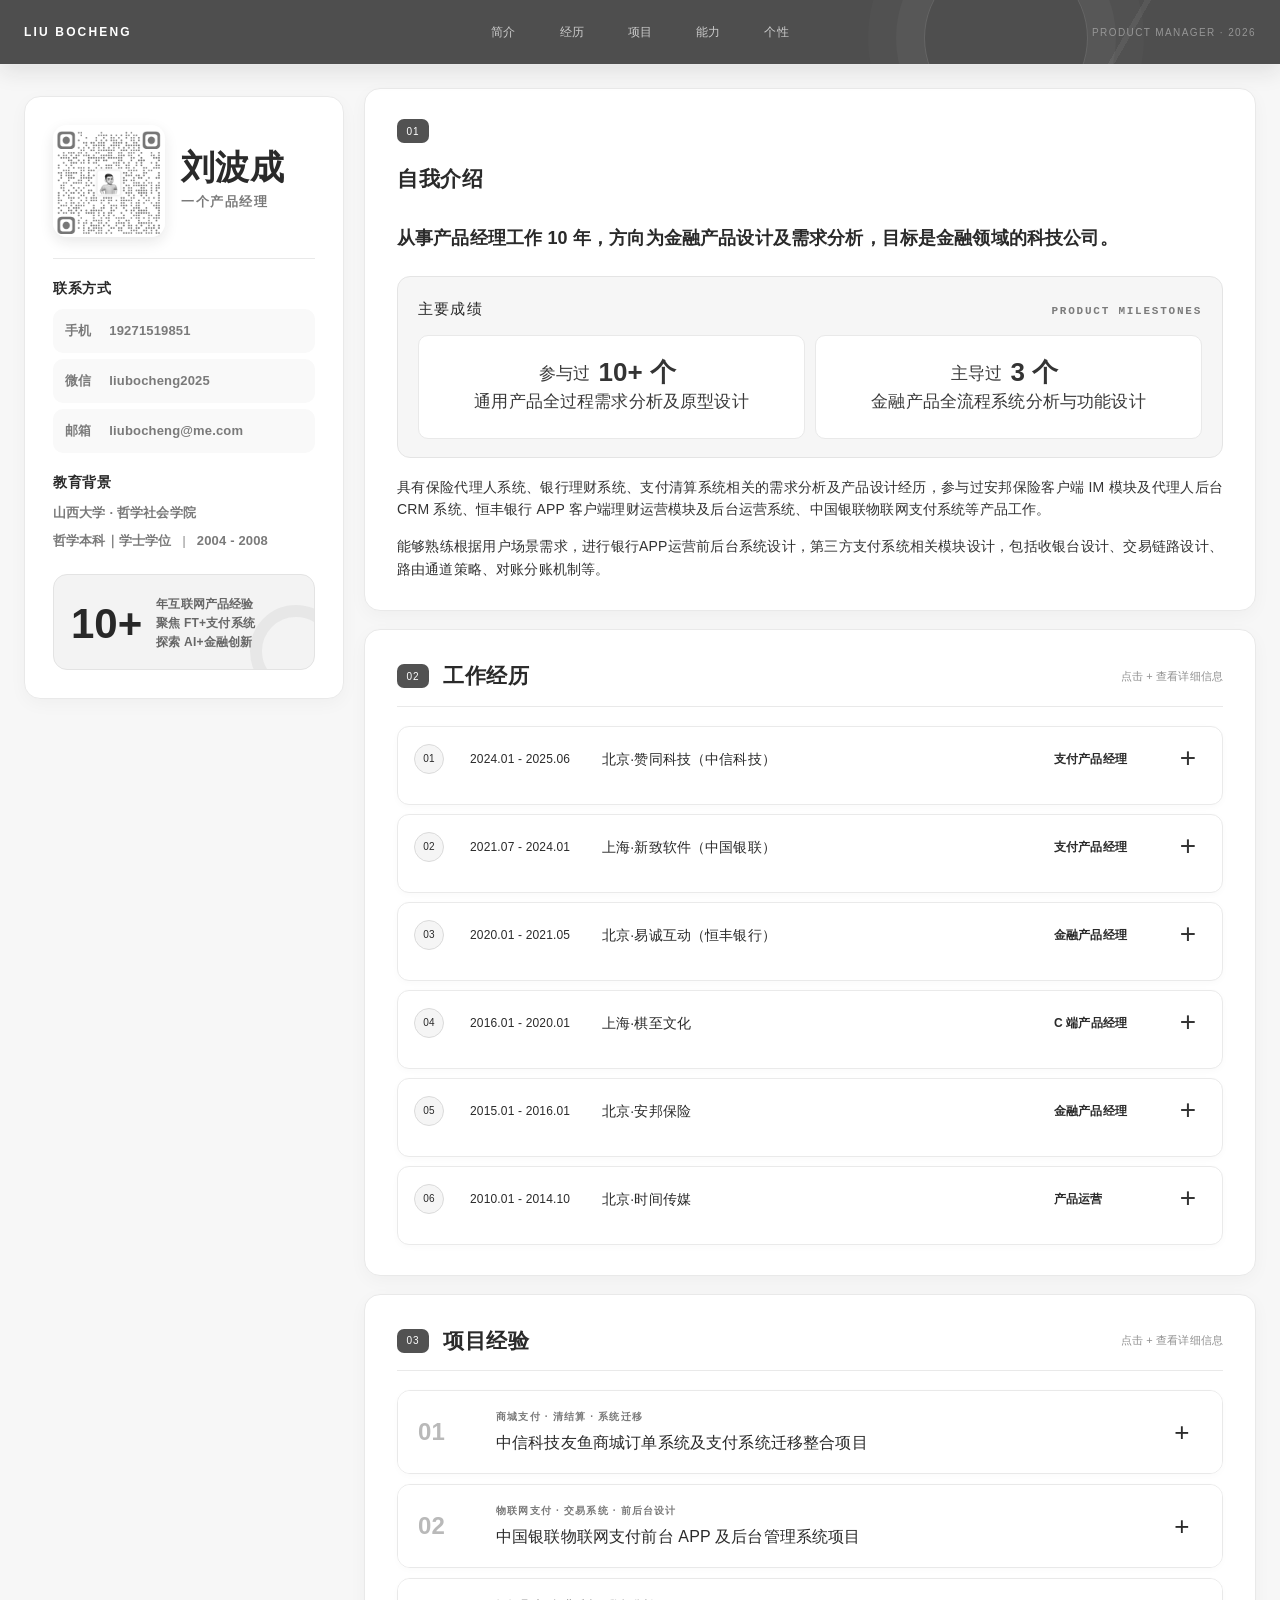
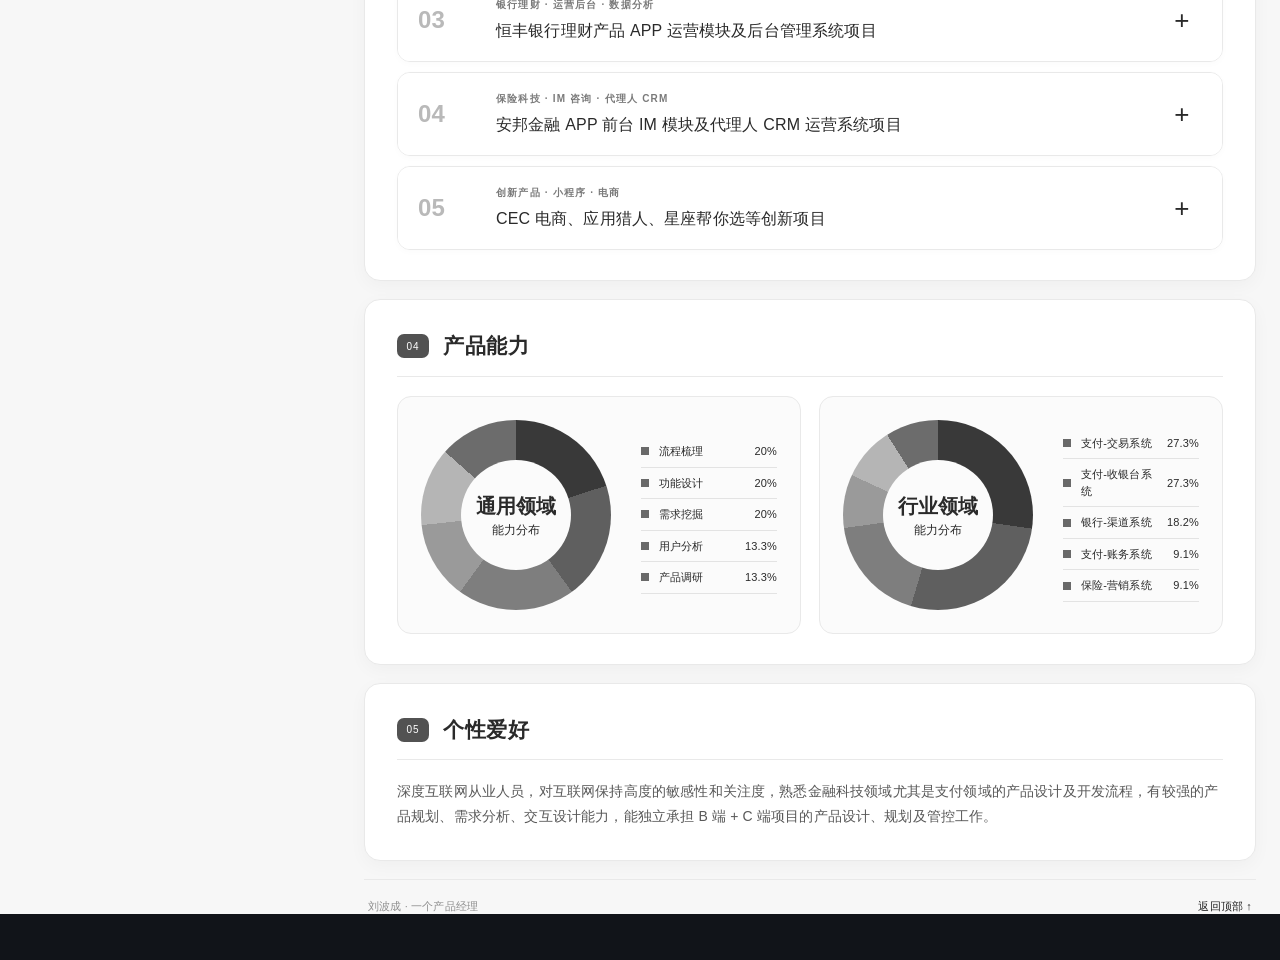
==== commit 40ffc29a: "Load synchronized resume wording" ====
--- a/index.html
+++ b/index.html
@@ -18,4 +18,4 @@
 @media(max-width:1100px){.job{grid-template-columns:42px 112px minmax(0,1fr) 92px!important}.job ul{grid-column:2/-1!important}}
 @media(max-width:760px){.resume-shell{width:100%!important;margin:0!important;gap:0!important}.sidebar{border-width:0 0 1px!important;border-radius:0!important;box-shadow:none!important}.content{gap:0!important}.content>section{padding:26px 19px!important;border-width:0 0 1px!important;border-radius:0!important;box-shadow:none!important}.content>section.intro-panel{grid-template-columns:1fr!important}.job{grid-template-columns:38px 1fr!important;padding:14px!important}.chart-grid{gap:12px!important}.chart-grid article{padding:18px!important}.topbar{height:60px!important}}
 @media(prefers-reduced-motion:reduce){*,*:before,*:after{scroll-behavior:auto!important;transition:none!important}}
-</style><link rel="stylesheet" href="/assets/profile-layout-20260727.css?v=20260727-18"/><script src="/assets/experience-accordion-20260727.js?v=6" defer></script></head><body><main id="top"><div class="scroll-progress" style="width:0%"></div><header class="topbar"><a href="#top" class="topbrand">LIU BOCHENG</a><nav><a href="#profile">简介</a><a href="#experience">经历</a><a href="#projects">项目</a><a href="#skills">能力</a><a href="#hobby">个性</a></nav><span>PRODUCT MANAGER · 2026</span></header><div class="resume-shell"><aside class="sidebar"><div class="identity"><img src="/wechat-qr.png" alt="刘波成的微信二维码"/><div><h1>刘波成</h1><p>一个产品经理</p></div></div><section><h2>联系方式</h2><button>手机 <b>19271519851</b><small></small></button><button>微信 <b>liubocheng2025</b><small></small></button><button>邮箱 <b>liubocheng@me.com</b><small></small></button></section><section><h2>教育背景</h2><p class="school">山西大学 · 哲学社会学院</p><p>哲学本科｜学士学位 <span>|</span> 2004 - 2008</p><p class="school" style="display:none">复旦大学 · 未来信息创新学院</p><p style="display:none">人工智能｜工程管理硕士 <span>|</span> 2027 - 2029</p></section><section class="sidebar-note"><span>10+</span><p>年互联网产品经验<br/>聚焦 FT+支付系统<br/>探索 AI+金融创新</p></section></aside><div class="content"><section class="intro-panel" id="profile"><div class="section-label"><span>01</span><h2>自我介绍</h2></div><div class="intro-copy"><p class="lead">从事产品经理工作 10 年，方向为金融产品设计及需求分析，目标是金融领域的科技公司。</p><div class="achievement"><div class="achievement-heading"><h3>主要成绩</h3><span>PRODUCT MILESTONES</span></div><div class="achievement-metrics"><p style="text-align:center"><span>参与过</span><br/><b>10+ 个</b><br/><span>产品需求分析及原型设计</span></p><p style="text-align:center"><span>主导过</span><br/><b>3 个</b><br/><span>金融产品全流程系统分析与功能设计</span></p></div></div><p>具有保险代理人系统、银行理财系统、支付清算系统相关的需求分析及产品设计经历，参与过安邦保险客户端 IM 模块及代理人后台 CRM 系统、恒丰银行 APP 客户端理财运营模块及后台运营系统、中国银联物联网支付系统等产品工作。</p><p>能够熟练根据用户场景需求，进行银行APP运营前后台系统设计，第三方支付系统相关模块设计，包括收银台设计、交易链路设计、路由通道策略、对账分账机制等。</p></div></section><section class="experience-section" id="experience"><div class="section-label"><span>02</span><h2>工作经历</h2></div><div class="timeline"><article class="job"><div class="job-mark"><i>01</i></div><time>2024.01 - 2025.06</time><h3>北京·赞同科技（中信科技）</h3><strong>支付产品经理</strong><ul><li>1<!-- -->.<!-- -->负责中信科技友鱼商城订单系统及支付系统迁移优化工作；</li><li>2<!-- -->.<!-- -->负责信收付渠道及E管家清结算系统的数据映射、支付接口及分析工作；</li><li>3<!-- -->.<!-- -->设计支付前台、优化后台系统流程搭建，打造友鱼商城支付能力；</li><li>4<!-- -->.<!-- -->整合支付系统及积分对账系统，确保积分数据与支付资金的匹配对接。</li></ul></article><article class="job"><div class="job-mark"><i>02</i></div><time>2021.07 - 2024.01</time><h3>上海·新致软件（中国银联）</h3><strong>支付产品经理</strong><ul><li>1<!-- -->.<!-- -->负责中国银联物联网支付前后台系统设计工作；</li><li>2<!-- -->.<!-- -->负责支付中台及交易系统相关模块设计，包括支付对账分账模块优化、公务出差交易系统需求规划、功能设计、技术对接等工作；</li><li>3<!-- -->.<!-- -->输出统一支付能力产品方案，包括面向政府支付服务的 18+ 能力组件构成的“1+3”能力域 + “4 层服务链”。</li></ul></article><article class="job"><div class="job-mark"><i>03</i></div><time>2020.01 - 2021.05</time><h3>北京·易诚互动（恒丰银行）</h3><strong>金融产品经理</strong><ul><li>1<!-- -->.<!-- -->负责【恒丰银行】APP 前后台规划及设计工作；</li><li>2<!-- -->.<!-- -->负责需求规划、功能框架设计、技术对接工作等。</li></ul></article><article class="job"><div class="job-mark"><i>04</i></div><time>2016.01 - 2020.01</time><h3>上海·棋至文化</h3><strong>产品经理</strong><ul><li>1<!-- -->.<!-- -->主导【星座帮你选】小程序需求分析及项目规划工作；</li><li>2<!-- -->.<!-- -->输出 5 个产品需求及原型设计方案。</li></ul></article><article class="job"><div class="job-mark"><i>05</i></div><time>2015.01 - 2016.01</time><h3>北京·安邦保险</h3><strong>金融产品经理</strong><ul><li>1<!-- -->.<!-- -->参与设计安邦金融APP，负责需求分析，功能、流程及原型设计；</li><li>2<!-- -->.<!-- -->负责收集分析相关部门业务需求，沟通相关模块实现逻辑；</li><li>3<!-- -->.<!-- -->与运营部门同事合作，策划产品推广及落地执行方案。</li></ul></article><article class="job"><div class="job-mark"><i>06</i></div><time>2010.01 - 2014.10</time><h3>北京·时间传媒</h3><strong>产品运营</strong><ul><li>1<!-- -->.<!-- -->参与中国地产客户端（iOS+Android）设计，协同开发上线及迭代。</li><li>2<!-- -->.<!-- -->负责@中国地产 官方微博运营，及中国地产APP在微博的推广工作；实现 @中国地产 官方微博从数百提升至10万+、中国地产APP 下载量达到1万+ 的运营目标。</li></ul></article></div></section><section class="project-section" id="projects"><div class="section-label"><span>03</span><h2>项目经验</h2><p>点击项目查看详细说明与原型链接</p></div><div class="project-stack"><article class="project-card "><button class="project-trigger" aria-expanded="false"><span>01</span><div><p>商城支付 · 清结算 · 系统迁移</p><h3>中信科技友鱼商城订单系统及支付系统迁移整合项目</h3></div><i>+</i></button><div class="project-body"><div><h4>项目概述</h4><p>基于银行电商平台 E 管家管理科技商城的交易资金账户和登记簿，实现“管理资金、不碰资金”，规避“二清”合规风险；梳理信收付支付渠道、E 管家清结算系统之间的数据映射及支付接口，支持商城迁移后的收付退、分账、对账、结算等业务运行，并整合支付及积分对账系统。</p></div><div><h4>项目输出</h4><ul><li><a href="https://pvoqdlmyt25.feishu.cn/wiki/B0z0wai5YiTiOwk9m8wc3s5PnRf" target="_blank" rel="noreferrer">软件规格需求分析说明书<!-- --> <span>↗</span></a><small>密码：24@8991f</small></li><li><a href="https://pvoqdlmyt25.feishu.cn/docx/N8AbdDe14oKgM7xjwQych4Uenqd" target="_blank" rel="noreferrer">统一对账中心流程方案<!-- --> <span>↗</span></a><small>密码：492t3#89</small></li></ul></div></div></article><article class="project-card "><button class="project-trigger" aria-expanded="false"><span>02</span><div><p>物联网支付 · 交易系统 · 前后台设计</p><h3>中国银联物联网支付前台 APP 及后台管理系统项目</h3></div><i>+</i></button><div class="project-body"><div><h4>项目概述</h4><p>负责中国银联物联网支付平台及相关 APP 应用前后台功能，包括掌静脉刷手付、物联网标签安全支付、加油闪付及管理后台；覆盖收银台设计、交易链路、路由通道策略、对账分账机制，完成调研、流程、接口、技术对接、跟进、测试上线与迭代优化。</p></div><div><h4>项目输出</h4><ul><li><a href="https://orgnext.modao.cc/app/8672d993f9a3b7564aaf6c75e4497cf753ae1552" target="_blank" rel="noreferrer">物联网支付小程序原型<!-- --> <span>↗</span></a></li><li><a href="https://orgnext.modao.cc/app/X1YG2Xmrr561oorhbkKa5" target="_blank" rel="noreferrer">掌静脉刷手付小程序原型<!-- --> <span>↗</span></a></li><li><a href="https://orgnext.modao.cc/app/uhv4lSgrelbrkOccTvcQv" target="_blank" rel="noreferrer">5G 消息付小程序原型<!-- --> <span>↗</span></a><small>密码：yinlian</small></li><li><a href="https://u.pmdaniu.com/wmp58" target="_blank" rel="noreferrer">物联网支付管理平台原型<!-- --> <span>↗</span></a></li><li><a href="https://kdocs.cn/l/ca0PACWRaw88" target="_blank" rel="noreferrer">统一支付产品方案<!-- --> <span>↗</span></a></li></ul></div></div></article><article class="project-card "><button class="project-trigger" aria-expanded="false"><span>03</span><div><p>银行理财 · 运营后台 · 数据分析</p><h3>恒丰银行理财产品 APP 运营模块及后台管理系统项目</h3></div><i>+</i></button><div class="project-body"><div><h4>项目概述</h4><p>面向银行储蓄及理财产品用户，提供理财产品申请及销售、营销活动推广、理财资讯、用户教育与业务咨询。基于运营后台对用户及产品进行数据分析，融合业务和销售数据，与知识库进行业务行为及合规字段匹配。</p></div><div><h4>项目输出</h4><ul><li><a href="https://modao.cc/app/79634427d744c2dacc1e50092851e88dce836e9d?simulator_type=device&amp;sticky=#screen=skhpwbv7t348m6o" target="_blank" rel="noreferrer">恒丰银行 APP 理财客户端 2.0<!-- --> <span>↗</span></a></li><li><a href="https://u.pmdaniu.com/O7EOG" target="_blank" rel="noreferrer">理财 APP 后台管理系统<!-- --> <span>↗</span></a></li></ul></div></div></article><article class="project-card "><button class="project-trigger" aria-expanded="false"><span>04</span><div><p>保险科技 · IM 咨询 · 代理人 CRM</p><h3>安邦金融 APP 前台 IM 模块及代理人 CRM 运营系统项目</h3></div><i>+</i></button><div class="project-body"><div><h4>项目概述</h4><p>服务保险代理人、经纪人与客户进行业务咨询和产品销售，并支持日常合规管理。功能包括客户匹配、产品推荐、IM 人工及自动咨询、历史记录、购买记录、支付路由、报表及前后端数据对接、违规工单等模块。</p></div><div><h4>项目输出</h4><ul><li><a href="https://s.r.sn.cn/YawmaY" target="_blank" rel="noreferrer">i 邦理财 APP 客户端<!-- --> <span>↗</span></a></li></ul></div></div></article><article class="project-card "><button class="project-trigger" aria-expanded="false"><span>05</span><div><p>创新产品 · 小程序 · 电商</p><h3>CEC 电商、应用猎人、星座帮你选等创新项目</h3></div><i>+</i></button><div class="project-body"><div><h4>项目概述</h4><p>服务合作项目方完成互联网产品方案设计与上线落地；主导【星座帮你选】小程序需求分析及项目规划，完成应用返现、星座配对、众筹、社群电商、小说推广后台等 5 个项目原型方案。</p></div><div><h4>项目输出</h4><ul><li><a href="https://free.modao.cc/app/FogoNEwxclNFCImOuuqP3b8BLJb2E1G?simulator_type=device&amp;sticky" target="_blank" rel="noreferrer">应用猎人<!-- --> <span>↗</span></a></li><li><a href="https://free.modao.cc/app/2IVyyy3eeSIKjspsrd5eDVLVEKOmCCj?simulator_type=device&amp;sticky" target="_blank" rel="noreferrer">星座帮你选<!-- --> <span>↗</span></a></li><li><a href="https://free.modao.cc/app/06883e80eea0537f306c77ca92baaa7fb13bbcd7?simulator_type=device&amp;sticky" target="_blank" rel="noreferrer">众筹项目前台<!-- --> <span>↗</span></a></li><li><a href="https://free.modao.cc/app/XXy8D5JPMcAsJaD9pvhqIfmrEazRSb6?simulator_type=device&amp;sticky" target="_blank" rel="noreferrer">众筹项目后台<!-- --> <span>↗</span></a></li><li><a href="https://free.modao.cc/app/6d7e82b7c35ca62387df8e19887b7ba17d8c0a08?simulator_type=device&amp;sticky" target="_blank" rel="noreferrer">CEC 电商<!-- --> <span>↗</span></a></li></ul></div></div></article></div></section><section class="skills-section" id="skills"><div class="section-label"><span>04</span><h2>产品能力</h2></div><div class="chart-grid"><article><div class="donut general"><div><b>通用领域</b><span>能力分布</span></div></div><ul><li><i class="c1"></i>流程梳理 <b>20%</b></li><li><i class="c2"></i>功能设计 <b>20%</b></li><li><i class="c3"></i>需求挖掘 <b>20%</b></li><li><i class="c4"></i>用户分析 <b>13.3%</b></li><li><i class="c5"></i>产品调研 <b>13.3%</b></li></ul></article><article><div class="donut industry"><div><b>行业领域</b><span>能力分布</span></div></div><ul><li><i class="d1"></i>支付-交易系统 <b>27.3%</b></li><li><i class="d2"></i>支付-收银台系统 <b>27.3%</b></li><li><i class="d3"></i>银行-渠道系统 <b>18.2%</b></li><li><i class="d4"></i>支付-账务系统 <b>9.1%</b></li><li><i class="d5"></i>保险-营销系统 <b>9.1%</b></li></ul></article></div></section><section class="hobby" id="hobby"><div class="section-label"><span>05</span><h2>个性爱好</h2></div><p>深度互联网从业人员，对互联网保持高度的敏感性和关注度，熟悉金融科技领域尤其是支付领域的产品设计及开发流程，有较强的产品规划、需求分析、交互设计能力，能独立承担 B 端 + C 端项目的产品设计、规划及管控工作。</p></section><footer><span>刘波成 · 一个产品经理</span><a href="#top">返回顶部 ↑</a></footer></div></div></main><script id="_R_">import("/assets/index-B676aGop.js")</script></body></html><script>self.__VINEXT_RSC_CHUNKS__=self.__VINEXT_RSC_CHUNKS__||[];self.__VINEXT_RSC_CHUNKS__.push("2:I[\"8c0f216c4604\",[],\"Children\",1]\n3:I[\"15c18cfaeeff\",[],\"LayoutSegmentProvider\",1]\n4:I[\"8c0f216c4604\",[],\"Slot\",1]\n5:I[\"593f344dc510\",[],\"RedirectBoundary\",1]\n:HL[\"/assets/index-Dv6sWs3b.css\",\"style\"]\n")</script><script>self.__VINEXT_RSC_CHUNKS__=self.__VINEXT_RSC_CHUNKS__||[];self.__VINEXT_RSC_CHUNKS__.push("0:{\"__route\":\"route:/\",\"__interceptionContext\":null,\"__layoutIds\":[\"layout:/\"],\"__rootLayout\":\"/\",\"page:/\":\"$L1\",\"layout:/\":[[[[\"$\",\"link\",\"css:/assets/index-Dv6sWs3b.css\",{\"rel\":\"stylesheet\",\"precedence\":\"vite-rsc/importer-resources\",\"href\":\"/assets/index-Dv6sWs3b.css\",\"data-rsc-css-href\":\"/assets/index-Dv6sWs3b.css\"}],\"$undefined\"],[\"$\",\"html\",null,{\"lang\":\"zh-CN\",\"children\":[\"$\",\"body\",null,{\"children\":[\"$\",\"$L2\",null,{}]}]}]],null],\"route:/\":[[[\"$\",\"meta\",null,{\"charSet\":\"utf-8\"}],[[\"$\",\"title\",\"0\",{\"children\":\"刘波成｜金融科技产品经理\"}],[\"$\",\"meta\",\"1\",{\"name\":\"description\",\"content\":\"刘波成的产品经理个人简历，聚焦金融科技、支付与清结算系统。\"}],[\"$\",\"meta\",\"2\",{\"property\":\"og:title\",\"content\":\"刘波成｜金融科技产品经理\"}],[\"$\",\"meta\",\"3\",{\"property\":\"og:description\",\"content\":\"10 年产品经验，聚焦金融科技、支付与清结算系统。\"}],[\"$\",\"meta\",\"4\",{\"property\":\"og:image\",\"content\":\"/og-resume.png\"}],[\"$\",\"meta\",\"5\",{\"name\":\"twitter:card\",\"content\":\"summary_large_image\"}],[\"$\",\"meta\",\"6\",{\"name\":\"twitter:title\",\"content\":\"刘波成｜金融科技产品经理\"}],[\"$\",\"meta\",\"7\",{\"name\":\"twitter:description\",\"content\":\"10 年产品经验，聚焦金融科技、支付与清结算系统。\"}],[\"$\",\"meta\",\"8\",{\"name\":\"twitter:image\",\"content\":\"/og-resume.png\"}],[\"$\",\"link\",\"9\",{\"rel\":\"shortcut icon\",\"href\":\"/liubocheng-logo.jpg\"}],[\"$\",\"link\",\"10\",{\"rel\":\"icon\",\"href\":\"/liubocheng-logo.jpg\"}]],[[\"$\",\"meta\",\"0\",{\"name\":\"viewport\",\"content\":\"width=device-width, initial-scale=1\"}]]],[\"$\",\"$L3\",null,{\"segmentMap\":{\"children\":[]},\"children\":[\"$\",\"$L4\",null,{\"id\":\"layout:/\",\"parallelSlots\":\"$undefined\",\"children\":[\"$\",\"$L5\",null,{\"children\":[\"$\",\"$L3\",null,{\"segmentMap\":{\"children\":[]},\"children\":[\"$\",\"$L4\",null,{\"id\":\"page:/\"}]}]}]}]}]],\"__layoutFlags\":{\"layout:/\":\"s\"},\"__artifactCompatibility\":{\"schemaVersion\":1,\"graphVersion\":\"app-route-graph:4uhn5s1wvoptc\",\"deploymentVersion\":\"89f5f405-eae7-41c5-ab47-81a8e3b90beb\",\"appElementsSchemaVersion\":1,\"rscPayloadSchemaVersion\":1,\"rootBoundaryId\":\"/\",\"renderEpoch\":null}}\n")</script><script>self.__VINEXT_RSC_CHUNKS__=self.__VINEXT_RSC_CHUNKS__||[];self.__VINEXT_RSC_CHUNKS__.push("6:I[\"6efdf509a785\",[],\"default\",1]\n1:[\"$\",\"$L6\",null,{\"params\":\"$@7\",\"searchParams\":\"$@8\"}]\n")</script><script>self.__VINEXT_RSC_CHUNKS__=self.__VINEXT_RSC_CHUNKS__||[];self.__VINEXT_RSC_CHUNKS__.push("7:{}\n8:{}\n")</script><script>self.__VINEXT_RSC_DONE__=true</script>+</style><link rel="stylesheet" href="/assets/profile-layout-20260727.css?v=20260727-18"/><script src="/assets/experience-accordion-20260727.js?v=7" defer></script></head><body><main id="top"><div class="scroll-progress" style="width:0%"></div><header class="topbar"><a href="#top" class="topbrand">LIU BOCHENG</a><nav><a href="#profile">简介</a><a href="#experience">经历</a><a href="#projects">项目</a><a href="#skills">能力</a><a href="#hobby">个性</a></nav><span>PRODUCT MANAGER · 2026</span></header><div class="resume-shell"><aside class="sidebar"><div class="identity"><img src="/wechat-qr.png" alt="刘波成的微信二维码"/><div><h1>刘波成</h1><p>一个产品经理</p></div></div><section><h2>联系方式</h2><button>手机 <b>19271519851</b><small></small></button><button>微信 <b>liubocheng2025</b><small></small></button><button>邮箱 <b>liubocheng@me.com</b><small></small></button></section><section><h2>教育背景</h2><p class="school">山西大学 · 哲学社会学院</p><p>哲学本科｜学士学位 <span>|</span> 2004 - 2008</p><p class="school" style="display:none">复旦大学 · 未来信息创新学院</p><p style="display:none">人工智能｜工程管理硕士 <span>|</span> 2027 - 2029</p></section><section class="sidebar-note"><span>10+</span><p>年互联网产品经验<br/>聚焦 FT+支付系统<br/>探索 AI+金融创新</p></section></aside><div class="content"><section class="intro-panel" id="profile"><div class="section-label"><span>01</span><h2>自我介绍</h2></div><div class="intro-copy"><p class="lead">从事产品经理工作 10 年，方向为金融产品设计及需求分析，目标是金融领域的科技公司。</p><div class="achievement"><div class="achievement-heading"><h3>主要成绩</h3><span>PRODUCT MILESTONES</span></div><div class="achievement-metrics"><p style="text-align:center"><span>参与过</span><br/><b>10+ 个</b><br/><span>通用产品全过程需求分析及原型设计</span></p><p style="text-align:center"><span>主导过</span><br/><b>3 个</b><br/><span>金融产品全流程系统分析与功能设计</span></p></div></div><p>具有保险代理人系统、银行理财系统、支付清算系统相关的需求分析及产品设计经历，参与过安邦保险客户端 IM 模块及代理人后台 CRM 系统、恒丰银行 APP 客户端理财运营模块及后台运营系统、中国银联物联网支付系统等产品工作。</p><p>能够熟练根据用户场景需求，进行银行APP运营前后台系统设计，第三方支付系统相关模块设计，包括收银台设计、交易链路设计、路由通道策略、对账分账机制等。</p></div></section><section class="experience-section" id="experience"><div class="section-label"><span>02</span><h2>工作经历</h2></div><div class="timeline"><article class="job"><div class="job-mark"><i>01</i></div><time>2024.01 - 2025.06</time><h3>北京·赞同科技（中信科技）</h3><strong>支付产品经理</strong><ul><li>1<!-- -->.<!-- -->负责中信科技友鱼商城订单系统及支付系统迁移优化工作；</li><li>2<!-- -->.<!-- -->负责信收付渠道及E管家清结算系统的数据映射、支付接口及分析工作；</li><li>3<!-- -->.<!-- -->设计支付前台、优化后台系统流程搭建，打造友鱼商城支付能力；</li><li>4<!-- -->.<!-- -->整合支付系统及积分对账系统，确保积分数据与支付资金的匹配对接。</li></ul></article><article class="job"><div class="job-mark"><i>02</i></div><time>2021.07 - 2024.01</time><h3>上海·新致软件（中国银联）</h3><strong>支付产品经理</strong><ul><li>1<!-- -->.<!-- -->负责中国银联物联网支付前后台系统设计工作；</li><li>2<!-- -->.<!-- -->负责支付中台及交易系统相关模块设计，包括支付对账分账模块优化、公务出差交易系统需求规划、功能设计、技术对接等工作；</li><li>3<!-- -->.<!-- -->输出统一支付能力产品方案，包括面向政府支付服务的 18+ 能力组件构成的“1+3”能力域 + “4 层服务链”。</li></ul></article><article class="job"><div class="job-mark"><i>03</i></div><time>2020.01 - 2021.05</time><h3>北京·易诚互动（恒丰银行）</h3><strong>金融产品经理</strong><ul><li>1<!-- -->.<!-- -->负责【恒丰银行】APP 前后台规划及设计工作；</li><li>2<!-- -->.<!-- -->负责需求规划、功能框架设计、技术对接工作等。</li></ul></article><article class="job"><div class="job-mark"><i>04</i></div><time>2016.01 - 2020.01</time><h3>上海·棋至文化</h3><strong>产品经理</strong><ul><li>1<!-- -->.<!-- -->主导【星座帮你选】小程序需求分析及项目规划工作；</li><li>2<!-- -->.<!-- -->输出 5 个产品需求及原型设计方案。</li></ul></article><article class="job"><div class="job-mark"><i>05</i></div><time>2015.01 - 2016.01</time><h3>北京·安邦保险</h3><strong>金融产品经理</strong><ul><li>1<!-- -->.<!-- -->参与设计安邦金融APP，负责需求分析，功能、流程及原型设计；</li><li>2<!-- -->.<!-- -->负责收集分析相关部门业务需求，沟通相关模块实现逻辑；</li><li>3<!-- -->.<!-- -->与运营部门同事合作，策划产品推广及落地执行方案。</li></ul></article><article class="job"><div class="job-mark"><i>06</i></div><time>2010.01 - 2014.10</time><h3>北京·时间传媒</h3><strong>产品运营</strong><ul><li>1<!-- -->.<!-- -->参与中国地产客户端（iOS+Android）设计，协同开发上线及迭代。</li><li>2<!-- -->.<!-- -->负责@中国地产 官方微博运营，及中国地产APP在微博的推广工作；实现 @中国地产 官方微博从数百提升至10万+、中国地产APP 下载量达到1万+ 的运营目标。</li></ul></article></div></section><section class="project-section" id="projects"><div class="section-label"><span>03</span><h2>项目经验</h2><p>点击项目查看详细说明与原型链接</p></div><div class="project-stack"><article class="project-card "><button class="project-trigger" aria-expanded="false"><span>01</span><div><p>商城支付 · 清结算 · 系统迁移</p><h3>中信科技友鱼商城订单系统及支付系统迁移整合项目</h3></div><i>+</i></button><div class="project-body"><div><h4>项目概述</h4><p>基于银行电商平台 E 管家管理科技商城的交易资金账户和登记簿，实现“管理资金、不碰资金”，规避“二清”合规风险；梳理信收付支付渠道、E 管家清结算系统之间的数据映射及支付接口，支持商城迁移后的收付退、分账、对账、结算等业务运行，并整合支付及积分对账系统。</p></div><div><h4>项目输出</h4><ul><li><a href="https://pvoqdlmyt25.feishu.cn/wiki/B0z0wai5YiTiOwk9m8wc3s5PnRf" target="_blank" rel="noreferrer">软件规格需求分析说明书<!-- --> <span>↗</span></a><small>密码：24@8991f</small></li><li><a href="https://pvoqdlmyt25.feishu.cn/docx/N8AbdDe14oKgM7xjwQych4Uenqd" target="_blank" rel="noreferrer">统一对账中心流程方案<!-- --> <span>↗</span></a><small>密码：492t3#89</small></li></ul></div></div></article><article class="project-card "><button class="project-trigger" aria-expanded="false"><span>02</span><div><p>物联网支付 · 交易系统 · 前后台设计</p><h3>中国银联物联网支付前台 APP 及后台管理系统项目</h3></div><i>+</i></button><div class="project-body"><div><h4>项目概述</h4><p>负责中国银联物联网支付平台及相关 APP 应用前后台功能，包括掌静脉刷手付、物联网标签安全支付、加油闪付及管理后台；覆盖收银台设计、交易链路、路由通道策略、对账分账机制，完成调研、流程、接口、技术对接、跟进、测试上线与迭代优化。</p></div><div><h4>项目输出</h4><ul><li><a href="https://orgnext.modao.cc/app/8672d993f9a3b7564aaf6c75e4497cf753ae1552" target="_blank" rel="noreferrer">物联网支付小程序原型<!-- --> <span>↗</span></a></li><li><a href="https://orgnext.modao.cc/app/X1YG2Xmrr561oorhbkKa5" target="_blank" rel="noreferrer">掌静脉刷手付小程序原型<!-- --> <span>↗</span></a></li><li><a href="https://orgnext.modao.cc/app/uhv4lSgrelbrkOccTvcQv" target="_blank" rel="noreferrer">5G 消息付小程序原型<!-- --> <span>↗</span></a><small>密码：yinlian</small></li><li><a href="https://u.pmdaniu.com/wmp58" target="_blank" rel="noreferrer">物联网支付管理平台原型<!-- --> <span>↗</span></a></li><li><a href="https://kdocs.cn/l/ca0PACWRaw88" target="_blank" rel="noreferrer">统一支付产品方案<!-- --> <span>↗</span></a></li></ul></div></div></article><article class="project-card "><button class="project-trigger" aria-expanded="false"><span>03</span><div><p>银行理财 · 运营后台 · 数据分析</p><h3>恒丰银行理财产品 APP 运营模块及后台管理系统项目</h3></div><i>+</i></button><div class="project-body"><div><h4>项目概述</h4><p>面向银行储蓄及理财产品用户，提供理财产品申请及销售、营销活动推广、理财资讯、用户教育与业务咨询。基于对用户及产品进行运营数据分析，融合业务和销售数据，与知识库进行业务行为及合规字段匹配。</p></div><div><h4>项目输出</h4><ul><li><a href="https://modao.cc/app/79634427d744c2dacc1e50092851e88dce836e9d?simulator_type=device&amp;sticky=#screen=skhpwbv7t348m6o" target="_blank" rel="noreferrer">恒丰银行 APP 理财客户端 2.0<!-- --> <span>↗</span></a></li><li><a href="https://u.pmdaniu.com/O7EOG" target="_blank" rel="noreferrer">理财 APP 后台管理系统<!-- --> <span>↗</span></a></li></ul></div></div></article><article class="project-card "><button class="project-trigger" aria-expanded="false"><span>04</span><div><p>保险科技 · IM 咨询 · 代理人 CRM</p><h3>安邦金融 APP 前台 IM 模块及代理人 CRM 运营系统项目</h3></div><i>+</i></button><div class="project-body"><div><h4>项目概述</h4><p>服务保险代理人、经纪人与客户进行业务咨询和产品销售，并支持日常合规管理。功能包括客户匹配、产品推荐、IM 人工及自动咨询、历史记录、购买记录、支付路由、报表及前后端数据对接、违规工单等模块。</p></div><div><h4>项目输出</h4><ul><li><a href="https://s.r.sn.cn/YawmaY" target="_blank" rel="noreferrer">i 邦理财 APP 客户端<!-- --> <span>↗</span></a></li></ul></div></div></article><article class="project-card "><button class="project-trigger" aria-expanded="false"><span>05</span><div><p>创新产品 · 小程序 · 电商</p><h3>CEC 电商、应用猎人、星座帮你选等创新项目</h3></div><i>+</i></button><div class="project-body"><div><h4>项目概述</h4><p>服务合作项目方完成互联网产品方案设计与上线落地；主导【星座帮你选】小程序需求分析及项目规划，完成应用返现、星座配对、众筹、社群电商、小说推广后台等 5 个项目原型方案。</p></div><div><h4>项目输出</h4><ul><li><a href="https://free.modao.cc/app/FogoNEwxclNFCImOuuqP3b8BLJb2E1G?simulator_type=device&amp;sticky" target="_blank" rel="noreferrer">应用猎人<!-- --> <span>↗</span></a></li><li><a href="https://free.modao.cc/app/2IVyyy3eeSIKjspsrd5eDVLVEKOmCCj?simulator_type=device&amp;sticky" target="_blank" rel="noreferrer">星座帮你选<!-- --> <span>↗</span></a></li><li><a href="https://free.modao.cc/app/06883e80eea0537f306c77ca92baaa7fb13bbcd7?simulator_type=device&amp;sticky" target="_blank" rel="noreferrer">众筹项目前台<!-- --> <span>↗</span></a></li><li><a href="https://free.modao.cc/app/XXy8D5JPMcAsJaD9pvhqIfmrEazRSb6?simulator_type=device&amp;sticky" target="_blank" rel="noreferrer">众筹项目后台<!-- --> <span>↗</span></a></li><li><a href="https://free.modao.cc/app/6d7e82b7c35ca62387df8e19887b7ba17d8c0a08?simulator_type=device&amp;sticky" target="_blank" rel="noreferrer">CEC 电商<!-- --> <span>↗</span></a></li></ul></div></div></article></div></section><section class="skills-section" id="skills"><div class="section-label"><span>04</span><h2>产品能力</h2></div><div class="chart-grid"><article><div class="donut general"><div><b>通用领域</b><span>能力分布</span></div></div><ul><li><i class="c1"></i>流程梳理 <b>20%</b></li><li><i class="c2"></i>功能设计 <b>20%</b></li><li><i class="c3"></i>需求挖掘 <b>20%</b></li><li><i class="c4"></i>用户分析 <b>13.3%</b></li><li><i class="c5"></i>产品调研 <b>13.3%</b></li></ul></article><article><div class="donut industry"><div><b>行业领域</b><span>能力分布</span></div></div><ul><li><i class="d1"></i>支付-交易系统 <b>27.3%</b></li><li><i class="d2"></i>支付-收银台系统 <b>27.3%</b></li><li><i class="d3"></i>银行-渠道系统 <b>18.2%</b></li><li><i class="d4"></i>支付-账务系统 <b>9.1%</b></li><li><i class="d5"></i>保险-营销系统 <b>9.1%</b></li></ul></article></div></section><section class="hobby" id="hobby"><div class="section-label"><span>05</span><h2>个性爱好</h2></div><p>深度互联网从业人员，对互联网保持高度的敏感性和关注度，熟悉金融科技领域尤其是支付领域的产品设计及开发流程，有较强的产品规划、需求分析、交互设计能力，能独立承担 B 端 + C 端项目的产品设计、规划及管控工作。</p></section><footer><span>刘波成 · 一个产品经理</span><a href="#top">返回顶部 ↑</a></footer></div></div></main><script id="_R_">import("/assets/index-B676aGop.js")</script></body></html><script>self.__VINEXT_RSC_CHUNKS__=self.__VINEXT_RSC_CHUNKS__||[];self.__VINEXT_RSC_CHUNKS__.push("2:I[\"8c0f216c4604\",[],\"Children\",1]\n3:I[\"15c18cfaeeff\",[],\"LayoutSegmentProvider\",1]\n4:I[\"8c0f216c4604\",[],\"Slot\",1]\n5:I[\"593f344dc510\",[],\"RedirectBoundary\",1]\n:HL[\"/assets/index-Dv6sWs3b.css\",\"style\"]\n")</script><script>self.__VINEXT_RSC_CHUNKS__=self.__VINEXT_RSC_CHUNKS__||[];self.__VINEXT_RSC_CHUNKS__.push("0:{\"__route\":\"route:/\",\"__interceptionContext\":null,\"__layoutIds\":[\"layout:/\"],\"__rootLayout\":\"/\",\"page:/\":\"$L1\",\"layout:/\":[[[[\"$\",\"link\",\"css:/assets/index-Dv6sWs3b.css\",{\"rel\":\"stylesheet\",\"precedence\":\"vite-rsc/importer-resources\",\"href\":\"/assets/index-Dv6sWs3b.css\",\"data-rsc-css-href\":\"/assets/index-Dv6sWs3b.css\"}],\"$undefined\"],[\"$\",\"html\",null,{\"lang\":\"zh-CN\",\"children\":[\"$\",\"body\",null,{\"children\":[\"$\",\"$L2\",null,{}]}]}]],null],\"route:/\":[[[\"$\",\"meta\",null,{\"charSet\":\"utf-8\"}],[[\"$\",\"title\",\"0\",{\"children\":\"刘波成｜金融科技产品经理\"}],[\"$\",\"meta\",\"1\",{\"name\":\"description\",\"content\":\"刘波成的产品经理个人简历，聚焦金融科技、支付与清结算系统。\"}],[\"$\",\"meta\",\"2\",{\"property\":\"og:title\",\"content\":\"刘波成｜金融科技产品经理\"}],[\"$\",\"meta\",\"3\",{\"property\":\"og:description\",\"content\":\"10 年产品经验，聚焦金融科技、支付与清结算系统。\"}],[\"$\",\"meta\",\"4\",{\"property\":\"og:image\",\"content\":\"/og-resume.png\"}],[\"$\",\"meta\",\"5\",{\"name\":\"twitter:card\",\"content\":\"summary_large_image\"}],[\"$\",\"meta\",\"6\",{\"name\":\"twitter:title\",\"content\":\"刘波成｜金融科技产品经理\"}],[\"$\",\"meta\",\"7\",{\"name\":\"twitter:description\",\"content\":\"10 年产品经验，聚焦金融科技、支付与清结算系统。\"}],[\"$\",\"meta\",\"8\",{\"name\":\"twitter:image\",\"content\":\"/og-resume.png\"}],[\"$\",\"link\",\"9\",{\"rel\":\"shortcut icon\",\"href\":\"/liubocheng-logo.jpg\"}],[\"$\",\"link\",\"10\",{\"rel\":\"icon\",\"href\":\"/liubocheng-logo.jpg\"}]],[[\"$\",\"meta\",\"0\",{\"name\":\"viewport\",\"content\":\"width=device-width, initial-scale=1\"}]]],[\"$\",\"$L3\",null,{\"segmentMap\":{\"children\":[]},\"children\":[\"$\",\"$L4\",null,{\"id\":\"layout:/\",\"parallelSlots\":\"$undefined\",\"children\":[\"$\",\"$L5\",null,{\"children\":[\"$\",\"$L3\",null,{\"segmentMap\":{\"children\":[]},\"children\":[\"$\",\"$L4\",null,{\"id\":\"page:/\"}]}]}]}]}]],\"__layoutFlags\":{\"layout:/\":\"s\"},\"__artifactCompatibility\":{\"schemaVersion\":1,\"graphVersion\":\"app-route-graph:4uhn5s1wvoptc\",\"deploymentVersion\":\"89f5f405-eae7-41c5-ab47-81a8e3b90beb\",\"appElementsSchemaVersion\":1,\"rscPayloadSchemaVersion\":1,\"rootBoundaryId\":\"/\",\"renderEpoch\":null}}\n")</script><script>self.__VINEXT_RSC_CHUNKS__=self.__VINEXT_RSC_CHUNKS__||[];self.__VINEXT_RSC_CHUNKS__.push("6:I[\"6efdf509a785\",[],\"default\",1]\n1:[\"$\",\"$L6\",null,{\"params\":\"$@7\",\"searchParams\":\"$@8\"}]\n")</script><script>self.__VINEXT_RSC_CHUNKS__=self.__VINEXT_RSC_CHUNKS__||[];self.__VINEXT_RSC_CHUNKS__.push("7:{}\n8:{}\n")</script><script>self.__VINEXT_RSC_DONE__=true</script>
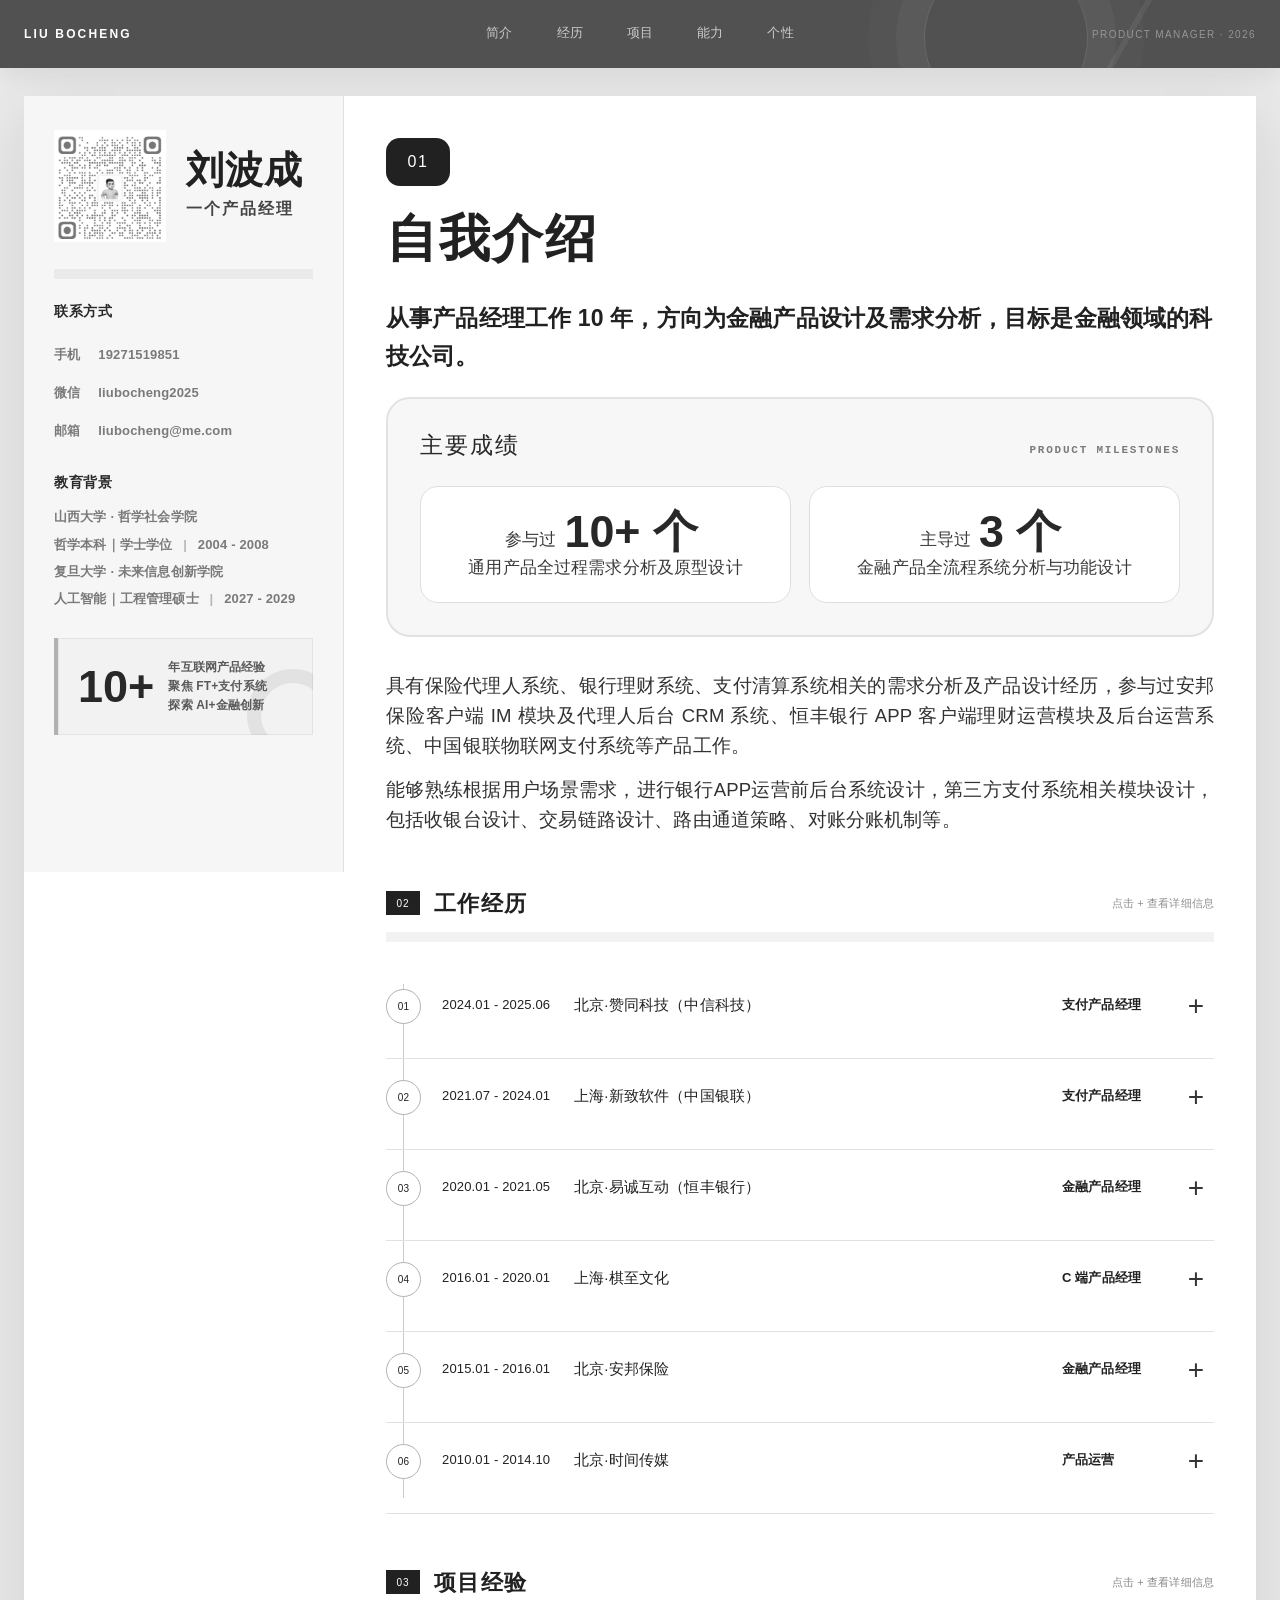
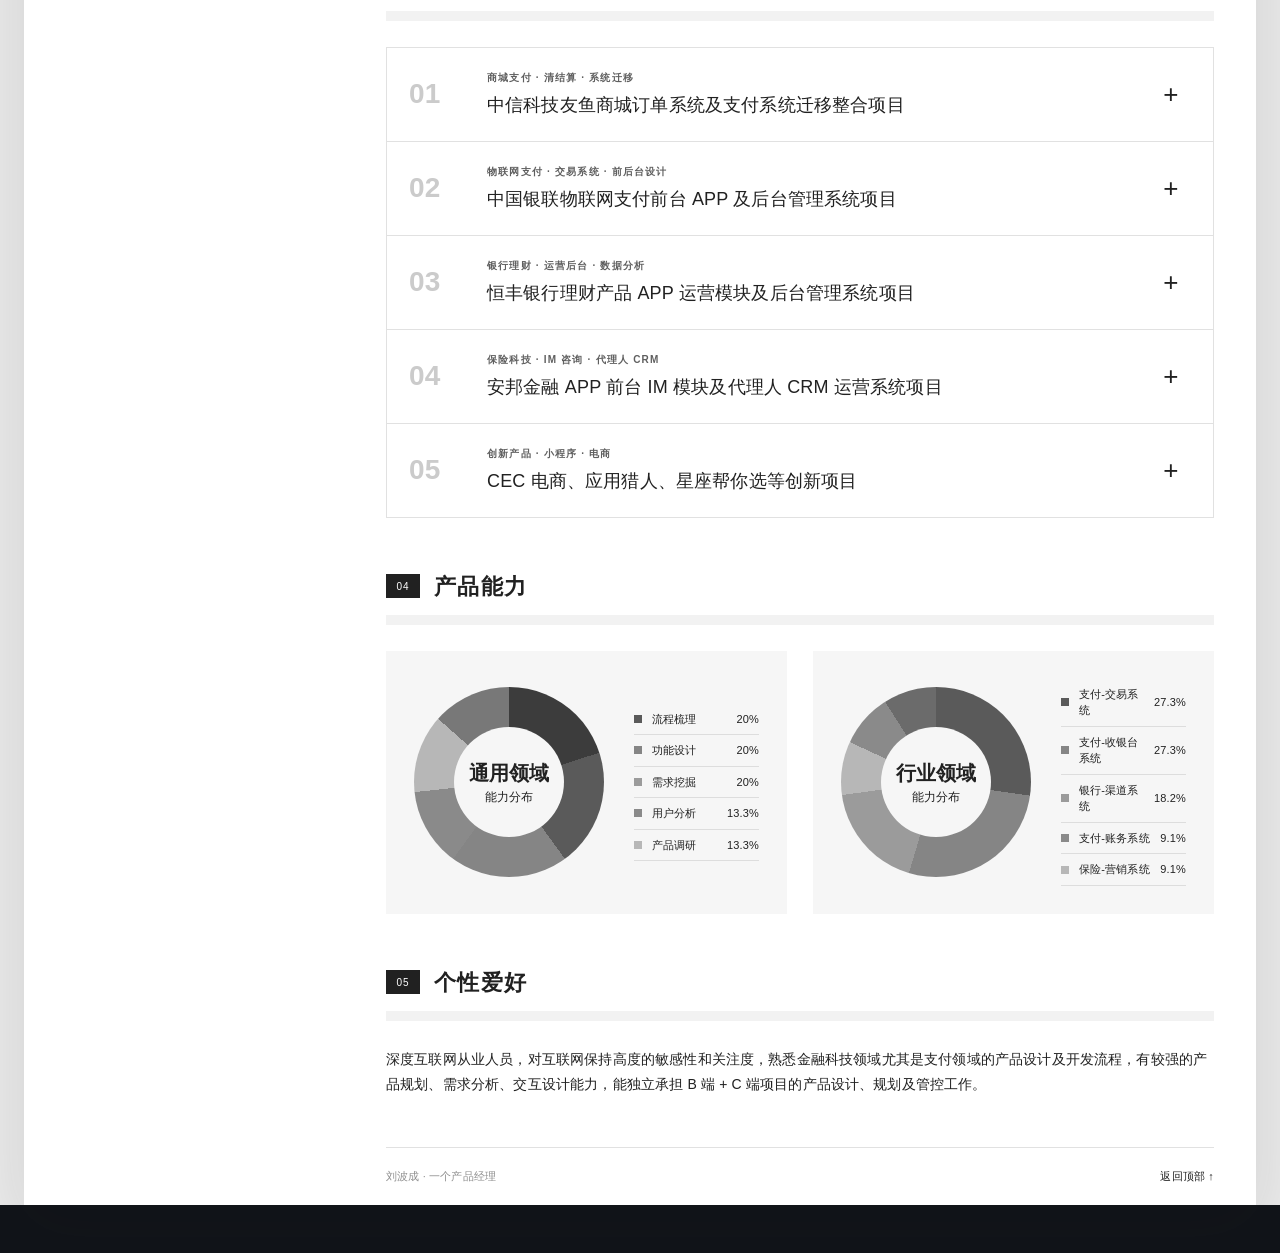
==== commit 48aa13ea: "Sync H5 to July 27 visual baseline" ====
--- a/index.html
+++ b/index.html
@@ -1,21 +1,2 @@
-<!DOCTYPE html><html lang="zh-CN"><head><meta charSet="utf-8"/><meta name="viewport" content="width=device-width, initial-scale=1"/><link rel="preload" as="image" href="/wechat-qr.png"/><link rel="stylesheet" href="/assets/index-Dv6sWs3b.css" data-rsc-css-href="/assets/index-Dv6sWs3b.css" data-precedence="vite-rsc/importer-resources"/><link rel="modulepreload" href="/assets/layout-segment-context-BXnmZ0x4.js" crossorigin=""/><link rel="modulepreload" href="/assets/rolldown-runtime-S-ySWqyJ.js" crossorigin=""/><link rel="modulepreload" href="/assets/index-B676aGop.js" crossorigin=""/><link rel="modulepreload" href="/assets/framework-DjPHiq1u.js" crossorigin=""/><link rel="modulepreload" href="/assets/page-BNHioulR.js" crossorigin=""/><title>刘波成｜金融科技产品经理</title><meta name="description" content="刘波成的产品经理个人简历，聚焦金融科技、支付与清结算系统。"/><meta property="og:title" content="刘波成｜金融科技产品经理"/><meta property="og:description" content="10 年产品经验，聚焦金融科技、支付与清结算系统。"/><meta property="og:image" content="/og-resume.png"/><meta name="twitter:card" content="summary_large_image"/><meta name="twitter:title" content="刘波成｜金融科技产品经理"/><meta name="twitter:description" content="10 年产品经验，聚焦金融科技、支付与清结算系统。"/><meta name="twitter:image" content="/og-resume.png"/><link rel="shortcut icon" href="/liubocheng-logo.jpg"/><link rel="icon" href="/liubocheng-logo.jpg"/><script>self.__VINEXT_RSC_PARAMS__={}</script><script>self.__VINEXT_RSC_NAV__={"pathname":"/","searchParams":[]}</script><link rel="modulepreload" href="/assets/index-B676aGop.js" />
-<style id="agent-ui-inspired-theme">
-:root{--agent-ink:#252a32;--agent-muted:#747b85;--agent-surface:#ffffff;--agent-canvas:#f6f7f9;--agent-subtle:#f1f3f5;--agent-line:#e7e9ed;--agent-accent:#59616b}
-body{background:var(--agent-canvas)!important;color:var(--agent-ink)!important}
-.scroll-progress{height:2px!important;background:#656c75!important}
-.topbar{height:64px!important;background:#4a4e54!important;box-shadow:0 1px 0 rgba(255,255,255,.12),0 8px 22px rgba(24,28,34,.10)!important}
-.topbar nav a{font-size:12px!important;border-bottom-width:1px!important}.topbar nav a:hover{background:rgba(255,255,255,.08)!important;border-color:#fff!important}
-.resume-shell{width:min(1380px,calc(100% - 48px))!important;margin:24px auto 46px!important;gap:20px;background:transparent!important;box-shadow:none!important;align-items:start}
-.sidebar{min-height:0!important;padding:28px!important;background:var(--agent-surface)!important;border:1px solid var(--agent-line)!important;border-radius:16px!important;box-shadow:0 5px 18px rgba(32,38,46,.035)!important}
-.identity{gap:16px!important;padding-bottom:21px!important;border-bottom:1px solid var(--agent-line)!important}.identity img{border-radius:14px!important;box-shadow:0 5px 14px rgba(24,30,38,.10)}.identity h1{font-size:34px!important;letter-spacing:.01em!important}.identity p{font-size:13px!important;color:var(--agent-muted)!important}
-.sidebar section{padding-top:20px!important}.sidebar h2{margin-bottom:10px!important;font-size:14px!important;letter-spacing:.04em!important}.sidebar button,.sidebar a{margin-top:6px!important;padding:10px 11px!important;border:1px solid transparent!important;border-radius:10px!important;background:#f8f9fa!important;transition:background .22s,border-color .22s,transform .22s!important}.sidebar button:hover,.sidebar a:hover{color:var(--agent-ink)!important;background:#fff!important;border-color:#d9dde2!important;transform:translateY(-1px)}.sidebar small{color:#818892!important}.school{font-size:17px!important}
-.sidebar-note{margin-top:22px!important;padding:17px!important;border:1px solid #e0e3e7!important;border-left:1px solid #e0e3e7!important;border-radius:14px!important;background:#f1f3f5!important;box-shadow:none!important}.sidebar-note:after{right:-28px!important;bottom:-28px!important;border-width:12px!important;border-color:rgba(82,90,100,.08)!important}.sidebar-note span{font-size:42px!important}.sidebar-note p{color:#616871!important}
-.content{display:flex!important;flex-direction:column!important;gap:18px!important;padding:0!important}.content>section{margin:0!important;padding:30px 32px!important;background:var(--agent-surface)!important;border:1px solid var(--agent-line)!important;border-radius:16px!important;box-shadow:0 5px 18px rgba(32,38,46,.035)!important}.content>section.intro-panel{grid-template-columns:165px minmax(0,1fr)!important;gap:28px!important}.section-label{margin-bottom:19px!important;padding-bottom:14px!important;border-bottom:1px solid var(--agent-line)!important}.intro-panel .section-label{border-bottom:0!important}.section-label span{width:32px!important;height:24px!important;border-radius:7px!important;background:#4d535b!important;font-size:10px!important}.section-label h2{font-size:21px!important;letter-spacing:.03em!important}.section-label>p{font-size:11px!important;color:#8a9098!important}
-.lead{font-size:18px!important;font-weight:600!important}.intro-copy{font-size:14px!important;line-height:1.85!important}.achievement{margin:18px 0!important;padding:18px 20px!important;border:1px solid #e1e4e7!important;border-left:1px solid #e1e4e7!important;border-radius:13px!important;background:#f5f6f8!important}.achievement-heading{margin-bottom:12px!important}.achievement h3{font-size:15px!important}.achievement-metrics{gap:10px!important}.achievement-metrics p{padding:12px 14px!important;border:1px solid #e7e9ec!important;border-top:1px solid #e7e9ec!important;border-radius:10px!important;background:#fff!important}.achievement-metrics b{font-size:26px!important;color:#30353c!important}
-.timeline:before{display:none!important}.job{margin-top:9px!important;padding:16px!important;grid-template-columns:42px 118px 190px 102px minmax(0,1fr)!important;border:1px solid #e8eaed!important;border-radius:12px!important;background:#fff!important;box-shadow:0 2px 7px rgba(32,38,46,.025)!important}.job:hover{background:#fafbfc!important;border-color:#d9dde2!important;transform:translateY(-2px)!important}.job-mark i{width:30px!important;height:30px!important;border-color:#d6dbe0!important;background:#f4f5f6!important}.job:hover .job-mark i{background:#4f565f!important;border-color:#4f565f!important}.job time,.job strong{font-size:12px!important}.job h3{font-size:14px!important}.job ul{font-size:12px!important;color:#535a63!important}
-.project-stack{display:grid!important;gap:10px!important}.project-card,.project-card:last-child{border:1px solid #e7e9ed!important;border-radius:13px!important;overflow:hidden!important;box-shadow:0 2px 7px rgba(32,38,46,.02)!important}.project-card:hover{border-color:#d6dbe1!important}.project-trigger{padding:18px 20px!important;background:#fff!important}.project-trigger>span{font-size:24px!important;color:#b4bac2!important}.project-trigger p{color:#747b85!important}.project-trigger h3{font-size:16px!important}.project-card.active{margin:0!important;border-color:#d4d9df!important;box-shadow:0 8px 22px rgba(32,38,46,.07)!important}.project-card.active .project-trigger{color:var(--agent-ink)!important;background:#f7f8f9!important}.project-card.active .project-trigger>span,.project-card.active .project-trigger p{color:#4e5660!important}.project-card.active .project-body{padding:20px 24px!important;border-top:1px solid #e7e9ed!important;background:#fff!important}.project-body h4{color:#5d646d!important}.project-body p{font-size:13px!important;color:#59606a!important}.project-body li{border-color:#e7e9ed!important}.project-body a:hover{color:#30353c!important;text-decoration:underline;text-underline-offset:3px}
-.chart-grid{gap:18px!important}.chart-grid article{padding:23px!important;border:1px solid #e7e9ed!important;border-radius:14px!important;background:#fafbfc!important}.chart-grid article:hover{border-color:#d5dbe0!important}.donut:before{background:#fafbfc!important}.general,.industry{background-image:conic-gradient(#343a42 0 20%,#58606a 20% 40%,#777f88 40% 60%,#959ba2 60% 73.3%,#b1b6bb 73.3% 86.6%,#656d76 86.6% 100%)!important}.industry{background-image:conic-gradient(#343a42 0 27.3%,#58606a 27.3% 54.6%,#777f88 54.6% 72.8%,#959ba2 72.8% 81.9%,#b1b6bb 81.9% 91%,#656d76 91% 100%)!important}.chart-grid li{border-color:#e0e3e6!important}.chart-grid li i{background:#626a73!important}.hobby>p{color:#535a63!important}.content footer{margin-top:0!important;padding:18px 4px 0!important;border-color:#e7e9ed!important}
-@media(max-width:1100px){.job{grid-template-columns:42px 112px minmax(0,1fr) 92px!important}.job ul{grid-column:2/-1!important}}
-@media(max-width:760px){.resume-shell{width:100%!important;margin:0!important;gap:0!important}.sidebar{border-width:0 0 1px!important;border-radius:0!important;box-shadow:none!important}.content{gap:0!important}.content>section{padding:26px 19px!important;border-width:0 0 1px!important;border-radius:0!important;box-shadow:none!important}.content>section.intro-panel{grid-template-columns:1fr!important}.job{grid-template-columns:38px 1fr!important;padding:14px!important}.chart-grid{gap:12px!important}.chart-grid article{padding:18px!important}.topbar{height:60px!important}}
-@media(prefers-reduced-motion:reduce){*,*:before,*:after{scroll-behavior:auto!important;transition:none!important}}
-</style><link rel="stylesheet" href="/assets/profile-layout-20260727.css?v=20260727-18"/><script src="/assets/experience-accordion-20260727.js?v=7" defer></script></head><body><main id="top"><div class="scroll-progress" style="width:0%"></div><header class="topbar"><a href="#top" class="topbrand">LIU BOCHENG</a><nav><a href="#profile">简介</a><a href="#experience">经历</a><a href="#projects">项目</a><a href="#skills">能力</a><a href="#hobby">个性</a></nav><span>PRODUCT MANAGER · 2026</span></header><div class="resume-shell"><aside class="sidebar"><div class="identity"><img src="/wechat-qr.png" alt="刘波成的微信二维码"/><div><h1>刘波成</h1><p>一个产品经理</p></div></div><section><h2>联系方式</h2><button>手机 <b>19271519851</b><small></small></button><button>微信 <b>liubocheng2025</b><small></small></button><button>邮箱 <b>liubocheng@me.com</b><small></small></button></section><section><h2>教育背景</h2><p class="school">山西大学 · 哲学社会学院</p><p>哲学本科｜学士学位 <span>|</span> 2004 - 2008</p><p class="school" style="display:none">复旦大学 · 未来信息创新学院</p><p style="display:none">人工智能｜工程管理硕士 <span>|</span> 2027 - 2029</p></section><section class="sidebar-note"><span>10+</span><p>年互联网产品经验<br/>聚焦 FT+支付系统<br/>探索 AI+金融创新</p></section></aside><div class="content"><section class="intro-panel" id="profile"><div class="section-label"><span>01</span><h2>自我介绍</h2></div><div class="intro-copy"><p class="lead">从事产品经理工作 10 年，方向为金融产品设计及需求分析，目标是金融领域的科技公司。</p><div class="achievement"><div class="achievement-heading"><h3>主要成绩</h3><span>PRODUCT MILESTONES</span></div><div class="achievement-metrics"><p style="text-align:center"><span>参与过</span><br/><b>10+ 个</b><br/><span>通用产品全过程需求分析及原型设计</span></p><p style="text-align:center"><span>主导过</span><br/><b>3 个</b><br/><span>金融产品全流程系统分析与功能设计</span></p></div></div><p>具有保险代理人系统、银行理财系统、支付清算系统相关的需求分析及产品设计经历，参与过安邦保险客户端 IM 模块及代理人后台 CRM 系统、恒丰银行 APP 客户端理财运营模块及后台运营系统、中国银联物联网支付系统等产品工作。</p><p>能够熟练根据用户场景需求，进行银行APP运营前后台系统设计，第三方支付系统相关模块设计，包括收银台设计、交易链路设计、路由通道策略、对账分账机制等。</p></div></section><section class="experience-section" id="experience"><div class="section-label"><span>02</span><h2>工作经历</h2></div><div class="timeline"><article class="job"><div class="job-mark"><i>01</i></div><time>2024.01 - 2025.06</time><h3>北京·赞同科技（中信科技）</h3><strong>支付产品经理</strong><ul><li>1<!-- -->.<!-- -->负责中信科技友鱼商城订单系统及支付系统迁移优化工作；</li><li>2<!-- -->.<!-- -->负责信收付渠道及E管家清结算系统的数据映射、支付接口及分析工作；</li><li>3<!-- -->.<!-- -->设计支付前台、优化后台系统流程搭建，打造友鱼商城支付能力；</li><li>4<!-- -->.<!-- -->整合支付系统及积分对账系统，确保积分数据与支付资金的匹配对接。</li></ul></article><article class="job"><div class="job-mark"><i>02</i></div><time>2021.07 - 2024.01</time><h3>上海·新致软件（中国银联）</h3><strong>支付产品经理</strong><ul><li>1<!-- -->.<!-- -->负责中国银联物联网支付前后台系统设计工作；</li><li>2<!-- -->.<!-- -->负责支付中台及交易系统相关模块设计，包括支付对账分账模块优化、公务出差交易系统需求规划、功能设计、技术对接等工作；</li><li>3<!-- -->.<!-- -->输出统一支付能力产品方案，包括面向政府支付服务的 18+ 能力组件构成的“1+3”能力域 + “4 层服务链”。</li></ul></article><article class="job"><div class="job-mark"><i>03</i></div><time>2020.01 - 2021.05</time><h3>北京·易诚互动（恒丰银行）</h3><strong>金融产品经理</strong><ul><li>1<!-- -->.<!-- -->负责【恒丰银行】APP 前后台规划及设计工作；</li><li>2<!-- -->.<!-- -->负责需求规划、功能框架设计、技术对接工作等。</li></ul></article><article class="job"><div class="job-mark"><i>04</i></div><time>2016.01 - 2020.01</time><h3>上海·棋至文化</h3><strong>产品经理</strong><ul><li>1<!-- -->.<!-- -->主导【星座帮你选】小程序需求分析及项目规划工作；</li><li>2<!-- -->.<!-- -->输出 5 个产品需求及原型设计方案。</li></ul></article><article class="job"><div class="job-mark"><i>05</i></div><time>2015.01 - 2016.01</time><h3>北京·安邦保险</h3><strong>金融产品经理</strong><ul><li>1<!-- -->.<!-- -->参与设计安邦金融APP，负责需求分析，功能、流程及原型设计；</li><li>2<!-- -->.<!-- -->负责收集分析相关部门业务需求，沟通相关模块实现逻辑；</li><li>3<!-- -->.<!-- -->与运营部门同事合作，策划产品推广及落地执行方案。</li></ul></article><article class="job"><div class="job-mark"><i>06</i></div><time>2010.01 - 2014.10</time><h3>北京·时间传媒</h3><strong>产品运营</strong><ul><li>1<!-- -->.<!-- -->参与中国地产客户端（iOS+Android）设计，协同开发上线及迭代。</li><li>2<!-- -->.<!-- -->负责@中国地产 官方微博运营，及中国地产APP在微博的推广工作；实现 @中国地产 官方微博从数百提升至10万+、中国地产APP 下载量达到1万+ 的运营目标。</li></ul></article></div></section><section class="project-section" id="projects"><div class="section-label"><span>03</span><h2>项目经验</h2><p>点击项目查看详细说明与原型链接</p></div><div class="project-stack"><article class="project-card "><button class="project-trigger" aria-expanded="false"><span>01</span><div><p>商城支付 · 清结算 · 系统迁移</p><h3>中信科技友鱼商城订单系统及支付系统迁移整合项目</h3></div><i>+</i></button><div class="project-body"><div><h4>项目概述</h4><p>基于银行电商平台 E 管家管理科技商城的交易资金账户和登记簿，实现“管理资金、不碰资金”，规避“二清”合规风险；梳理信收付支付渠道、E 管家清结算系统之间的数据映射及支付接口，支持商城迁移后的收付退、分账、对账、结算等业务运行，并整合支付及积分对账系统。</p></div><div><h4>项目输出</h4><ul><li><a href="https://pvoqdlmyt25.feishu.cn/wiki/B0z0wai5YiTiOwk9m8wc3s5PnRf" target="_blank" rel="noreferrer">软件规格需求分析说明书<!-- --> <span>↗</span></a><small>密码：24@8991f</small></li><li><a href="https://pvoqdlmyt25.feishu.cn/docx/N8AbdDe14oKgM7xjwQych4Uenqd" target="_blank" rel="noreferrer">统一对账中心流程方案<!-- --> <span>↗</span></a><small>密码：492t3#89</small></li></ul></div></div></article><article class="project-card "><button class="project-trigger" aria-expanded="false"><span>02</span><div><p>物联网支付 · 交易系统 · 前后台设计</p><h3>中国银联物联网支付前台 APP 及后台管理系统项目</h3></div><i>+</i></button><div class="project-body"><div><h4>项目概述</h4><p>负责中国银联物联网支付平台及相关 APP 应用前后台功能，包括掌静脉刷手付、物联网标签安全支付、加油闪付及管理后台；覆盖收银台设计、交易链路、路由通道策略、对账分账机制，完成调研、流程、接口、技术对接、跟进、测试上线与迭代优化。</p></div><div><h4>项目输出</h4><ul><li><a href="https://orgnext.modao.cc/app/8672d993f9a3b7564aaf6c75e4497cf753ae1552" target="_blank" rel="noreferrer">物联网支付小程序原型<!-- --> <span>↗</span></a></li><li><a href="https://orgnext.modao.cc/app/X1YG2Xmrr561oorhbkKa5" target="_blank" rel="noreferrer">掌静脉刷手付小程序原型<!-- --> <span>↗</span></a></li><li><a href="https://orgnext.modao.cc/app/uhv4lSgrelbrkOccTvcQv" target="_blank" rel="noreferrer">5G 消息付小程序原型<!-- --> <span>↗</span></a><small>密码：yinlian</small></li><li><a href="https://u.pmdaniu.com/wmp58" target="_blank" rel="noreferrer">物联网支付管理平台原型<!-- --> <span>↗</span></a></li><li><a href="https://kdocs.cn/l/ca0PACWRaw88" target="_blank" rel="noreferrer">统一支付产品方案<!-- --> <span>↗</span></a></li></ul></div></div></article><article class="project-card "><button class="project-trigger" aria-expanded="false"><span>03</span><div><p>银行理财 · 运营后台 · 数据分析</p><h3>恒丰银行理财产品 APP 运营模块及后台管理系统项目</h3></div><i>+</i></button><div class="project-body"><div><h4>项目概述</h4><p>面向银行储蓄及理财产品用户，提供理财产品申请及销售、营销活动推广、理财资讯、用户教育与业务咨询。基于对用户及产品进行运营数据分析，融合业务和销售数据，与知识库进行业务行为及合规字段匹配。</p></div><div><h4>项目输出</h4><ul><li><a href="https://modao.cc/app/79634427d744c2dacc1e50092851e88dce836e9d?simulator_type=device&amp;sticky=#screen=skhpwbv7t348m6o" target="_blank" rel="noreferrer">恒丰银行 APP 理财客户端 2.0<!-- --> <span>↗</span></a></li><li><a href="https://u.pmdaniu.com/O7EOG" target="_blank" rel="noreferrer">理财 APP 后台管理系统<!-- --> <span>↗</span></a></li></ul></div></div></article><article class="project-card "><button class="project-trigger" aria-expanded="false"><span>04</span><div><p>保险科技 · IM 咨询 · 代理人 CRM</p><h3>安邦金融 APP 前台 IM 模块及代理人 CRM 运营系统项目</h3></div><i>+</i></button><div class="project-body"><div><h4>项目概述</h4><p>服务保险代理人、经纪人与客户进行业务咨询和产品销售，并支持日常合规管理。功能包括客户匹配、产品推荐、IM 人工及自动咨询、历史记录、购买记录、支付路由、报表及前后端数据对接、违规工单等模块。</p></div><div><h4>项目输出</h4><ul><li><a href="https://s.r.sn.cn/YawmaY" target="_blank" rel="noreferrer">i 邦理财 APP 客户端<!-- --> <span>↗</span></a></li></ul></div></div></article><article class="project-card "><button class="project-trigger" aria-expanded="false"><span>05</span><div><p>创新产品 · 小程序 · 电商</p><h3>CEC 电商、应用猎人、星座帮你选等创新项目</h3></div><i>+</i></button><div class="project-body"><div><h4>项目概述</h4><p>服务合作项目方完成互联网产品方案设计与上线落地；主导【星座帮你选】小程序需求分析及项目规划，完成应用返现、星座配对、众筹、社群电商、小说推广后台等 5 个项目原型方案。</p></div><div><h4>项目输出</h4><ul><li><a href="https://free.modao.cc/app/FogoNEwxclNFCImOuuqP3b8BLJb2E1G?simulator_type=device&amp;sticky" target="_blank" rel="noreferrer">应用猎人<!-- --> <span>↗</span></a></li><li><a href="https://free.modao.cc/app/2IVyyy3eeSIKjspsrd5eDVLVEKOmCCj?simulator_type=device&amp;sticky" target="_blank" rel="noreferrer">星座帮你选<!-- --> <span>↗</span></a></li><li><a href="https://free.modao.cc/app/06883e80eea0537f306c77ca92baaa7fb13bbcd7?simulator_type=device&amp;sticky" target="_blank" rel="noreferrer">众筹项目前台<!-- --> <span>↗</span></a></li><li><a href="https://free.modao.cc/app/XXy8D5JPMcAsJaD9pvhqIfmrEazRSb6?simulator_type=device&amp;sticky" target="_blank" rel="noreferrer">众筹项目后台<!-- --> <span>↗</span></a></li><li><a href="https://free.modao.cc/app/6d7e82b7c35ca62387df8e19887b7ba17d8c0a08?simulator_type=device&amp;sticky" target="_blank" rel="noreferrer">CEC 电商<!-- --> <span>↗</span></a></li></ul></div></div></article></div></section><section class="skills-section" id="skills"><div class="section-label"><span>04</span><h2>产品能力</h2></div><div class="chart-grid"><article><div class="donut general"><div><b>通用领域</b><span>能力分布</span></div></div><ul><li><i class="c1"></i>流程梳理 <b>20%</b></li><li><i class="c2"></i>功能设计 <b>20%</b></li><li><i class="c3"></i>需求挖掘 <b>20%</b></li><li><i class="c4"></i>用户分析 <b>13.3%</b></li><li><i class="c5"></i>产品调研 <b>13.3%</b></li></ul></article><article><div class="donut industry"><div><b>行业领域</b><span>能力分布</span></div></div><ul><li><i class="d1"></i>支付-交易系统 <b>27.3%</b></li><li><i class="d2"></i>支付-收银台系统 <b>27.3%</b></li><li><i class="d3"></i>银行-渠道系统 <b>18.2%</b></li><li><i class="d4"></i>支付-账务系统 <b>9.1%</b></li><li><i class="d5"></i>保险-营销系统 <b>9.1%</b></li></ul></article></div></section><section class="hobby" id="hobby"><div class="section-label"><span>05</span><h2>个性爱好</h2></div><p>深度互联网从业人员，对互联网保持高度的敏感性和关注度，熟悉金融科技领域尤其是支付领域的产品设计及开发流程，有较强的产品规划、需求分析、交互设计能力，能独立承担 B 端 + C 端项目的产品设计、规划及管控工作。</p></section><footer><span>刘波成 · 一个产品经理</span><a href="#top">返回顶部 ↑</a></footer></div></div></main><script id="_R_">import("/assets/index-B676aGop.js")</script></body></html><script>self.__VINEXT_RSC_CHUNKS__=self.__VINEXT_RSC_CHUNKS__||[];self.__VINEXT_RSC_CHUNKS__.push("2:I[\"8c0f216c4604\",[],\"Children\",1]\n3:I[\"15c18cfaeeff\",[],\"LayoutSegmentProvider\",1]\n4:I[\"8c0f216c4604\",[],\"Slot\",1]\n5:I[\"593f344dc510\",[],\"RedirectBoundary\",1]\n:HL[\"/assets/index-Dv6sWs3b.css\",\"style\"]\n")</script><script>self.__VINEXT_RSC_CHUNKS__=self.__VINEXT_RSC_CHUNKS__||[];self.__VINEXT_RSC_CHUNKS__.push("0:{\"__route\":\"route:/\",\"__interceptionContext\":null,\"__layoutIds\":[\"layout:/\"],\"__rootLayout\":\"/\",\"page:/\":\"$L1\",\"layout:/\":[[[[\"$\",\"link\",\"css:/assets/index-Dv6sWs3b.css\",{\"rel\":\"stylesheet\",\"precedence\":\"vite-rsc/importer-resources\",\"href\":\"/assets/index-Dv6sWs3b.css\",\"data-rsc-css-href\":\"/assets/index-Dv6sWs3b.css\"}],\"$undefined\"],[\"$\",\"html\",null,{\"lang\":\"zh-CN\",\"children\":[\"$\",\"body\",null,{\"children\":[\"$\",\"$L2\",null,{}]}]}]],null],\"route:/\":[[[\"$\",\"meta\",null,{\"charSet\":\"utf-8\"}],[[\"$\",\"title\",\"0\",{\"children\":\"刘波成｜金融科技产品经理\"}],[\"$\",\"meta\",\"1\",{\"name\":\"description\",\"content\":\"刘波成的产品经理个人简历，聚焦金融科技、支付与清结算系统。\"}],[\"$\",\"meta\",\"2\",{\"property\":\"og:title\",\"content\":\"刘波成｜金融科技产品经理\"}],[\"$\",\"meta\",\"3\",{\"property\":\"og:description\",\"content\":\"10 年产品经验，聚焦金融科技、支付与清结算系统。\"}],[\"$\",\"meta\",\"4\",{\"property\":\"og:image\",\"content\":\"/og-resume.png\"}],[\"$\",\"meta\",\"5\",{\"name\":\"twitter:card\",\"content\":\"summary_large_image\"}],[\"$\",\"meta\",\"6\",{\"name\":\"twitter:title\",\"content\":\"刘波成｜金融科技产品经理\"}],[\"$\",\"meta\",\"7\",{\"name\":\"twitter:description\",\"content\":\"10 年产品经验，聚焦金融科技、支付与清结算系统。\"}],[\"$\",\"meta\",\"8\",{\"name\":\"twitter:image\",\"content\":\"/og-resume.png\"}],[\"$\",\"link\",\"9\",{\"rel\":\"shortcut icon\",\"href\":\"/liubocheng-logo.jpg\"}],[\"$\",\"link\",\"10\",{\"rel\":\"icon\",\"href\":\"/liubocheng-logo.jpg\"}]],[[\"$\",\"meta\",\"0\",{\"name\":\"viewport\",\"content\":\"width=device-width, initial-scale=1\"}]]],[\"$\",\"$L3\",null,{\"segmentMap\":{\"children\":[]},\"children\":[\"$\",\"$L4\",null,{\"id\":\"layout:/\",\"parallelSlots\":\"$undefined\",\"children\":[\"$\",\"$L5\",null,{\"children\":[\"$\",\"$L3\",null,{\"segmentMap\":{\"children\":[]},\"children\":[\"$\",\"$L4\",null,{\"id\":\"page:/\"}]}]}]}]}]],\"__layoutFlags\":{\"layout:/\":\"s\"},\"__artifactCompatibility\":{\"schemaVersion\":1,\"graphVersion\":\"app-route-graph:4uhn5s1wvoptc\",\"deploymentVersion\":\"89f5f405-eae7-41c5-ab47-81a8e3b90beb\",\"appElementsSchemaVersion\":1,\"rscPayloadSchemaVersion\":1,\"rootBoundaryId\":\"/\",\"renderEpoch\":null}}\n")</script><script>self.__VINEXT_RSC_CHUNKS__=self.__VINEXT_RSC_CHUNKS__||[];self.__VINEXT_RSC_CHUNKS__.push("6:I[\"6efdf509a785\",[],\"default\",1]\n1:[\"$\",\"$L6\",null,{\"params\":\"$@7\",\"searchParams\":\"$@8\"}]\n")</script><script>self.__VINEXT_RSC_CHUNKS__=self.__VINEXT_RSC_CHUNKS__||[];self.__VINEXT_RSC_CHUNKS__.push("7:{}\n8:{}\n")</script><script>self.__VINEXT_RSC_DONE__=true</script>+<!DOCTYPE html><html lang="zh-CN"><head><meta charSet="utf-8"/><meta name="viewport" content="width=device-width, initial-scale=1"/><script src="/assets/theme-init-20260727.js?v=1"></script><link rel="preload" as="image" href="/wechat-qr.png" fetchpriority="high"/><link rel="stylesheet" href="/assets/index-Dv6sWs3b.css"/><title>刘波成｜金融科技产品经理</title><meta name="description" content="刘波成的产品经理个人简历，聚焦金融科技、支付与清结算系统。"/><meta property="og:title" content="刘波成｜金融科技产品经理"/><meta property="og:description" content="10 年产品经验，聚焦金融科技、支付与清结算系统。"/><meta property="og:image" content="/og-resume.png"/><meta name="twitter:card" content="summary_large_image"/><meta name="twitter:title" content="刘波成｜金融科技产品经理"/><meta name="twitter:description" content="10 年产品经验，聚焦金融科技、支付与清结算系统。"/><meta name="twitter:image" content="/og-resume.png"/><link rel="shortcut icon" href="/liubocheng-logo.jpg"/><link rel="icon" href="/liubocheng-logo.jpg"/>
+<link rel="stylesheet" href="/assets/agent-ui-theme-20260727.css?v=1"/><link rel="stylesheet" href="/assets/profile-layout-20260727.css?v=20260727-18"/><script src="/assets/experience-accordion-20260727.js?v=10" defer></script></head><body><main id="top"><div class="scroll-progress"></div><header class="topbar"><a href="#top" class="topbrand">LIU BOCHENG</a><nav><a href="#profile">简介</a><a href="#experience">经历</a><a href="#projects">项目</a><a href="#skills">能力</a><a href="#hobby">个性</a></nav><span>PRODUCT MANAGER · 2026</span></header><div class="resume-shell"><aside class="sidebar"><div class="identity"><img src="/wechat-qr.png" alt="刘波成的微信二维码" width="360" height="360" fetchpriority="high" decoding="async"/><div><h1>刘波成</h1><p>一个产品经理</p></div></div><section><h2>联系方式</h2><button>手机 <b>19271519851</b><small></small></button><button>微信 <b>liubocheng2025</b><small></small></button><button>邮箱 <b>liubocheng@me.com</b><small></small></button></section><section><h2>教育背景</h2><p class="school">山西大学 · 哲学社会学院</p><p>哲学本科｜学士学位 <span>|</span> 2004 - 2008</p><p class="school is-hidden">复旦大学 · 未来信息创新学院</p><p class="is-hidden">人工智能｜工程管理硕士 <span>|</span> 2027 - 2029</p></section><section class="sidebar-note"><span>10+</span><p>年互联网产品经验<br/>聚焦 FT+支付系统<br/>探索 AI+金融创新</p></section></aside><div class="content"><section class="intro-panel" id="profile"><div class="section-label"><span>01</span><h2>自我介绍</h2></div><div class="intro-copy"><p class="lead">从事产品经理工作 10 年，方向为金融产品设计及需求分析，目标是金融领域的科技公司。</p><div class="achievement"><div class="achievement-heading"><h3>主要成绩</h3><span>PRODUCT MILESTONES</span></div><div class="achievement-metrics"><p><span>参与过</span><br/><b>10+ 个</b><br/><span>通用产品全过程需求分析及原型设计</span></p><p><span>主导过</span><br/><b>3 个</b><br/><span>金融产品全流程系统分析与功能设计</span></p></div></div><p>具有保险代理人系统、银行理财系统、支付清算系统相关的需求分析及产品设计经历，参与过安邦保险客户端 IM 模块及代理人后台 CRM 系统、恒丰银行 APP 客户端理财运营模块及后台运营系统、中国银联物联网支付系统等产品工作。</p><p>能够熟练根据用户场景需求，进行银行APP运营前后台系统设计，第三方支付系统相关模块设计，包括收银台设计、交易链路设计、路由通道策略、对账分账机制等。</p></div></section><section class="experience-section" id="experience"><div class="section-label"><span>02</span><h2>工作经历</h2></div><div class="timeline"><article class="job"><div class="job-mark"><i>01</i></div><time>2024.01 - 2025.06</time><h3>北京·赞同科技（中信科技）</h3><strong>支付产品经理</strong><ul><li>1<!-- -->.<!-- -->负责中信科技友鱼商城订单系统及支付系统迁移优化工作；</li><li>2<!-- -->.<!-- -->负责信收付渠道及E管家清结算系统的数据映射、支付接口及分析工作；</li><li>3<!-- -->.<!-- -->设计支付前台、优化后台系统流程搭建，打造友鱼商城支付能力；</li><li>4<!-- -->.<!-- -->整合支付系统及积分对账系统，确保积分数据与支付资金的匹配对接。</li></ul></article><article class="job"><div class="job-mark"><i>02</i></div><time>2021.07 - 2024.01</time><h3>上海·新致软件（中国银联）</h3><strong>支付产品经理</strong><ul><li>1<!-- -->.<!-- -->负责中国银联物联网支付前后台系统设计工作；</li><li>2<!-- -->.<!-- -->负责支付中台及交易系统相关模块设计，包括支付对账分账模块优化、公务出差交易系统需求规划、功能设计、技术对接等工作；</li><li>3<!-- -->.<!-- -->输出统一支付能力产品方案，包括面向政府支付服务 18+ 能力组件构成“1+3”能力域 + “4 层服务链”。</li></ul></article><article class="job"><div class="job-mark"><i>03</i></div><time>2020.01 - 2021.05</time><h3>北京·易诚互动（恒丰银行）</h3><strong>金融产品经理</strong><ul><li>1<!-- -->.<!-- -->负责【恒丰银行】APP 前后台规划及设计工作；</li><li>2<!-- -->.<!-- -->负责需求规划、功能框架设计、技术对接工作等。</li></ul></article><article class="job"><div class="job-mark"><i>04</i></div><time>2016.01 - 2020.01</time><h3>上海·棋至文化</h3><strong>C 端产品经理</strong><ul><li>1<!-- -->.<!-- -->主导【星座帮你选】小程序需求分析及项目规划工作；</li><li>2<!-- -->.<!-- -->输出 5 个产品需求及原型设计方案。</li></ul></article><article class="job"><div class="job-mark"><i>05</i></div><time>2015.01 - 2016.01</time><h3>北京·安邦保险</h3><strong>金融产品经理</strong><ul><li>1<!-- -->.<!-- -->参与设计安邦金融APP，负责需求分析，功能、流程及原型设计；</li><li>2<!-- -->.<!-- -->负责收集分析相关部门业务需求，沟通相关模块实现逻辑；</li><li>3<!-- -->.<!-- -->与运营部门同事合作，策划产品推广及落地执行方案。</li></ul></article><article class="job"><div class="job-mark"><i>06</i></div><time>2010.01 - 2014.10</time><h3>北京·时间传媒</h3><strong>产品运营</strong><ul><li>1<!-- -->.<!-- -->参与中国地产客户端（iOS+Android）设计，协同开发上线及迭代。</li><li>2<!-- -->.<!-- -->负责@中国地产 官方微博运营，及中国地产APP在微博的推广工作；实现 @中国地产 官方微博从数百提升至10万+、中国地产APP 下载量达到1万+ 的运营目标。</li></ul></article></div></section><section class="project-section" id="projects"><div class="section-label"><span>03</span><h2>项目经验</h2><p>点击 + 查看详细信息</p></div><div class="project-stack"><article class="project-card "><button class="project-trigger" aria-expanded="false"><span>01</span><div><p>商城支付 · 清结算 · 系统迁移</p><h3>中信科技友鱼商城订单系统及支付系统迁移整合项目</h3></div><i>+</i></button><div class="project-body"><div><h4>项目概述</h4><p>基于银行电商平台 E 管家管理科技商城的交易资金账户和登记簿，实现“管理资金、不碰资金”，规避“二清”合规风险；梳理信收付支付渠道、E 管家清结算系统之间的数据映射及支付接口，支持商城迁移后的收付退、分账、对账、结算等业务运行，并整合支付及积分对账系统。</p></div><div><h4>项目输出</h4><ul><li><a href="https://pvoqdlmyt25.feishu.cn/wiki/B0z0wai5YiTiOwk9m8wc3s5PnRf" target="_blank" rel="noreferrer">软件规格需求分析说明书<!-- --> <span>↗</span></a><small>密码：24@8991f</small></li><li><a href="https://pvoqdlmyt25.feishu.cn/docx/N8AbdDe14oKgM7xjwQych4Uenqd" target="_blank" rel="noreferrer">统一对账中心流程方案<!-- --> <span>↗</span></a><small>密码：492t3#89</small></li></ul></div></div></article><article class="project-card "><button class="project-trigger" aria-expanded="false"><span>02</span><div><p>物联网支付 · 交易系统 · 前后台设计</p><h3>中国银联物联网支付前台 APP 及后台管理系统项目</h3></div><i>+</i></button><div class="project-body"><div><h4>项目概述</h4><p>负责中国银联物联网支付平台及相关 APP 应用前后台功能，包括掌静脉刷手付、物联网标签安全支付、加油闪付及管理后台；覆盖收银台设计、交易链路、路由通道策略、对账分账机制，完成调研、流程、接口、技术对接、跟进、测试上线与迭代优化。</p></div><div><h4>项目输出</h4><ul><li><a href="https://orgnext.modao.cc/app/8672d993f9a3b7564aaf6c75e4497cf753ae1552" target="_blank" rel="noreferrer">物联网支付小程序原型<!-- --> <span>↗</span></a></li><li><a href="https://orgnext.modao.cc/app/X1YG2Xmrr561oorhbkKa5" target="_blank" rel="noreferrer">掌静脉刷手付小程序原型<!-- --> <span>↗</span></a></li><li><a href="https://orgnext.modao.cc/app/uhv4lSgrelbrkOccTvcQv" target="_blank" rel="noreferrer">5G 消息付小程序原型<!-- --> <span>↗</span></a><small>密码：yinlian</small></li><li><a href="https://u.pmdaniu.com/wmp58" target="_blank" rel="noreferrer">物联网支付管理平台原型<!-- --> <span>↗</span></a></li><li><a href="https://kdocs.cn/l/ca0PACWRaw88" target="_blank" rel="noreferrer">统一支付产品方案<!-- --> <span>↗</span></a></li></ul></div></div></article><article class="project-card "><button class="project-trigger" aria-expanded="false"><span>03</span><div><p>银行理财 · 运营后台 · 数据分析</p><h3>恒丰银行理财产品 APP 运营模块及后台管理系统项目</h3></div><i>+</i></button><div class="project-body"><div><h4>项目概述</h4><p>面向银行储蓄及理财产品用户，提供理财产品申请及销售、营销活动推广、理财资讯、用户教育与业务咨询。基于对用户及产品进行运营数据分析，融合业务和销售数据，与知识库进行业务行为及合规字段匹配。</p></div><div><h4>项目输出</h4><ul><li><a href="https://modao.cc/app/79634427d744c2dacc1e50092851e88dce836e9d?simulator_type=device&amp;sticky=#screen=skhpwbv7t348m6o" target="_blank" rel="noreferrer">恒丰银行 APP 理财客户端 2.0<!-- --> <span>↗</span></a></li><li><a href="https://u.pmdaniu.com/O7EOG" target="_blank" rel="noreferrer">理财 APP 后台管理系统<!-- --> <span>↗</span></a></li></ul></div></div></article><article class="project-card "><button class="project-trigger" aria-expanded="false"><span>04</span><div><p>保险科技 · IM 咨询 · 代理人 CRM</p><h3>安邦金融 APP 前台 IM 模块及代理人 CRM 运营系统项目</h3></div><i>+</i></button><div class="project-body"><div><h4>项目概述</h4><p>服务保险代理人、经纪人与客户进行业务咨询和产品销售，并支持日常合规管理。功能包括客户匹配、产品推荐、IM 人工及自动咨询、历史记录、购买记录、支付路由、报表及前后端数据对接、违规工单等模块。</p></div><div><h4>项目输出</h4><ul><li><a href="https://s.r.sn.cn/YawmaY" target="_blank" rel="noreferrer">i 邦理财 APP 客户端<!-- --> <span>↗</span></a></li></ul></div></div></article><article class="project-card "><button class="project-trigger" aria-expanded="false"><span>05</span><div><p>创新产品 · 小程序 · 电商</p><h3>CEC 电商、应用猎人、星座帮你选等创新项目</h3></div><i>+</i></button><div class="project-body"><div><h4>项目概述</h4><p>服务合作项目方完成互联网产品方案设计与上线落地；主导【星座帮你选】小程序需求分析及项目规划，完成应用返现、星座配对、众筹、社群电商、小说推广后台等 5 个项目原型方案。</p></div><div><h4>项目输出</h4><ul><li><a href="https://free.modao.cc/app/FogoNEwxclNFCImOuuqP3b8BLJb2E1G?simulator_type=device&amp;sticky" target="_blank" rel="noreferrer">应用猎人<!-- --> <span>↗</span></a></li><li><a href="https://free.modao.cc/app/2IVyyy3eeSIKjspsrd5eDVLVEKOmCCj?simulator_type=device&amp;sticky" target="_blank" rel="noreferrer">星座帮你选<!-- --> <span>↗</span></a></li><li><a href="https://free.modao.cc/app/06883e80eea0537f306c77ca92baaa7fb13bbcd7?simulator_type=device&amp;sticky" target="_blank" rel="noreferrer">众筹项目前台<!-- --> <span>↗</span></a></li><li><a href="https://free.modao.cc/app/XXy8D5JPMcAsJaD9pvhqIfmrEazRSb6?simulator_type=device&amp;sticky" target="_blank" rel="noreferrer">众筹项目后台<!-- --> <span>↗</span></a></li><li><a href="https://free.modao.cc/app/6d7e82b7c35ca62387df8e19887b7ba17d8c0a08?simulator_type=device&amp;sticky" target="_blank" rel="noreferrer">CEC 电商<!-- --> <span>↗</span></a></li></ul></div></div></article></div></section><section class="skills-section" id="skills"><div class="section-label"><span>04</span><h2>产品能力</h2></div><div class="chart-grid"><article><div class="donut general"><div><b>通用领域</b><span>能力分布</span></div></div><ul><li><i class="c1"></i>流程梳理 <b>20%</b></li><li><i class="c2"></i>功能设计 <b>20%</b></li><li><i class="c3"></i>需求挖掘 <b>20%</b></li><li><i class="c4"></i>用户分析 <b>13.3%</b></li><li><i class="c5"></i>产品调研 <b>13.3%</b></li></ul></article><article><div class="donut industry"><div><b>行业领域</b><span>能力分布</span></div></div><ul><li><i class="d1"></i>支付-交易系统 <b>27.3%</b></li><li><i class="d2"></i>支付-收银台系统 <b>27.3%</b></li><li><i class="d3"></i>银行-渠道系统 <b>18.2%</b></li><li><i class="d4"></i>支付-账务系统 <b>9.1%</b></li><li><i class="d5"></i>保险-营销系统 <b>9.1%</b></li></ul></article></div></section><section class="hobby" id="hobby"><div class="section-label"><span>05</span><h2>个性爱好</h2></div><p>深度互联网从业人员，对互联网保持高度的敏感性和关注度，熟悉金融科技领域尤其是支付领域的产品设计及开发流程，有较强的产品规划、需求分析、交互设计能力，能独立承担 B 端 + C 端项目的产品设计、规划及管控工作。</p></section><footer><span>刘波成 · 一个产品经理</span><a href="#top">返回顶部 ↑</a></footer></div></div></main></body></html>
